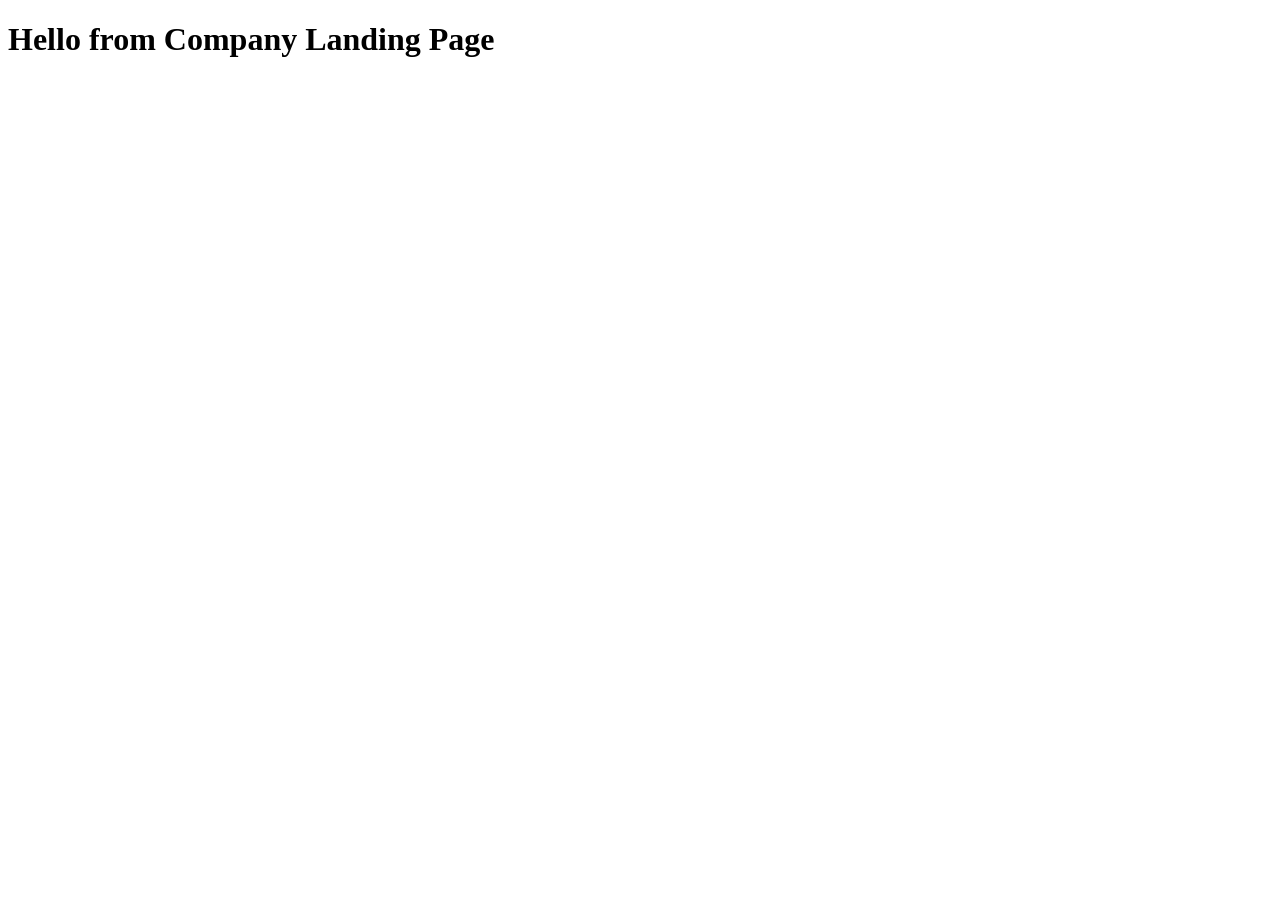
==== site1/index.html @ 955e9906 "feat: compiled the docker compose file to deploy 3 containers  and nginx config file to serve two si" ====
<!DOCTYPE html>
<html lang="en">

<head>
    <meta charset="UTF-8">
    <meta name="viewport" content="width=device-width, initial-scale=1.0">
    <title>Company Landing Page</title>
</head>

<body>
    <h1>Hello from Company Landing Page</h1>
</body>

</html>
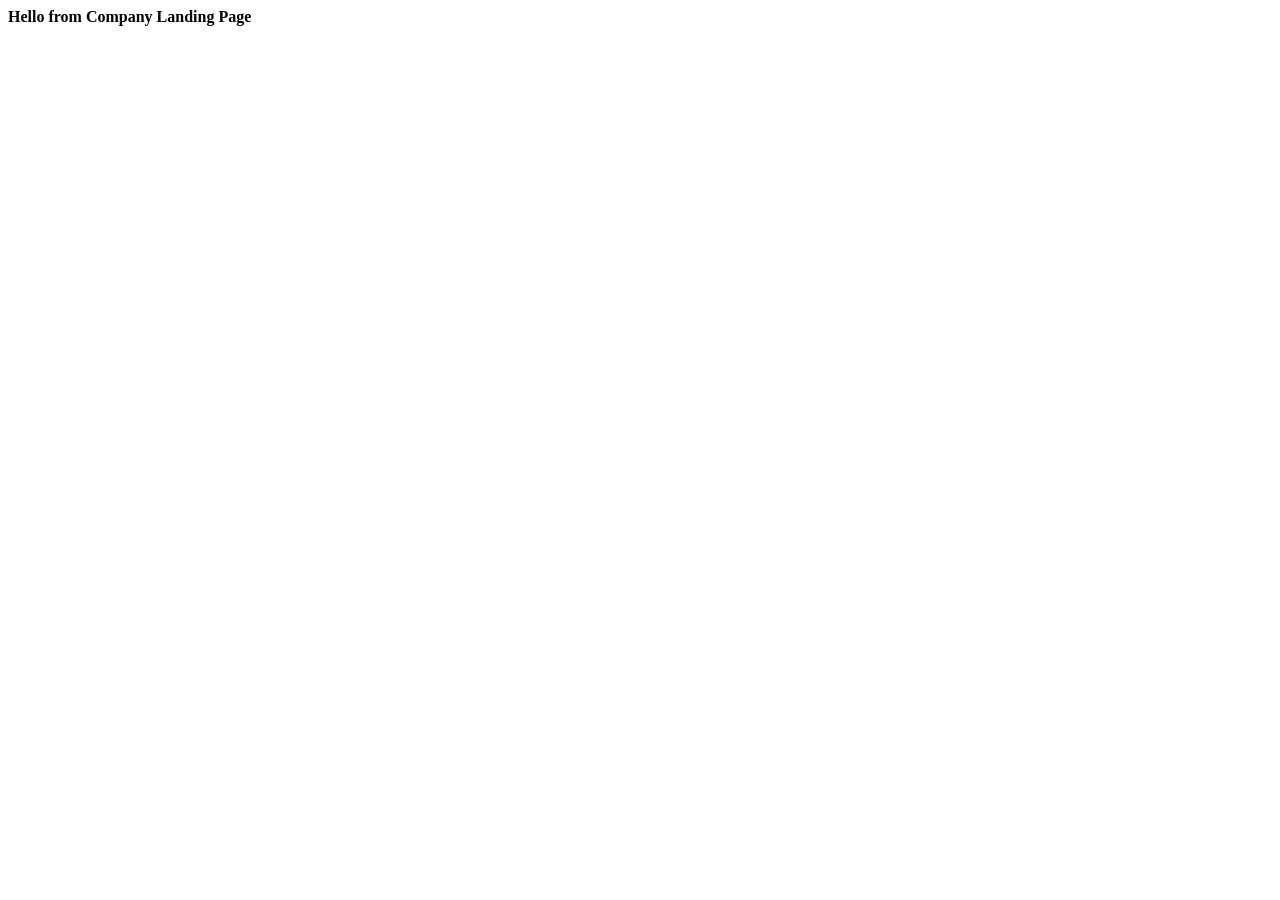
==== commit 5600be3a: "test: testing ci/cd in site1 h1 to bold" ====
--- a/site1/index.html
+++ b/site1/index.html
@@ -8,7 +8,7 @@
 </head>
 
 <body>
-    <h1>Hello from Company Landing Page</h1>
+    <b>Hello from Company Landing Page</b>
 </body>
 
 </html>
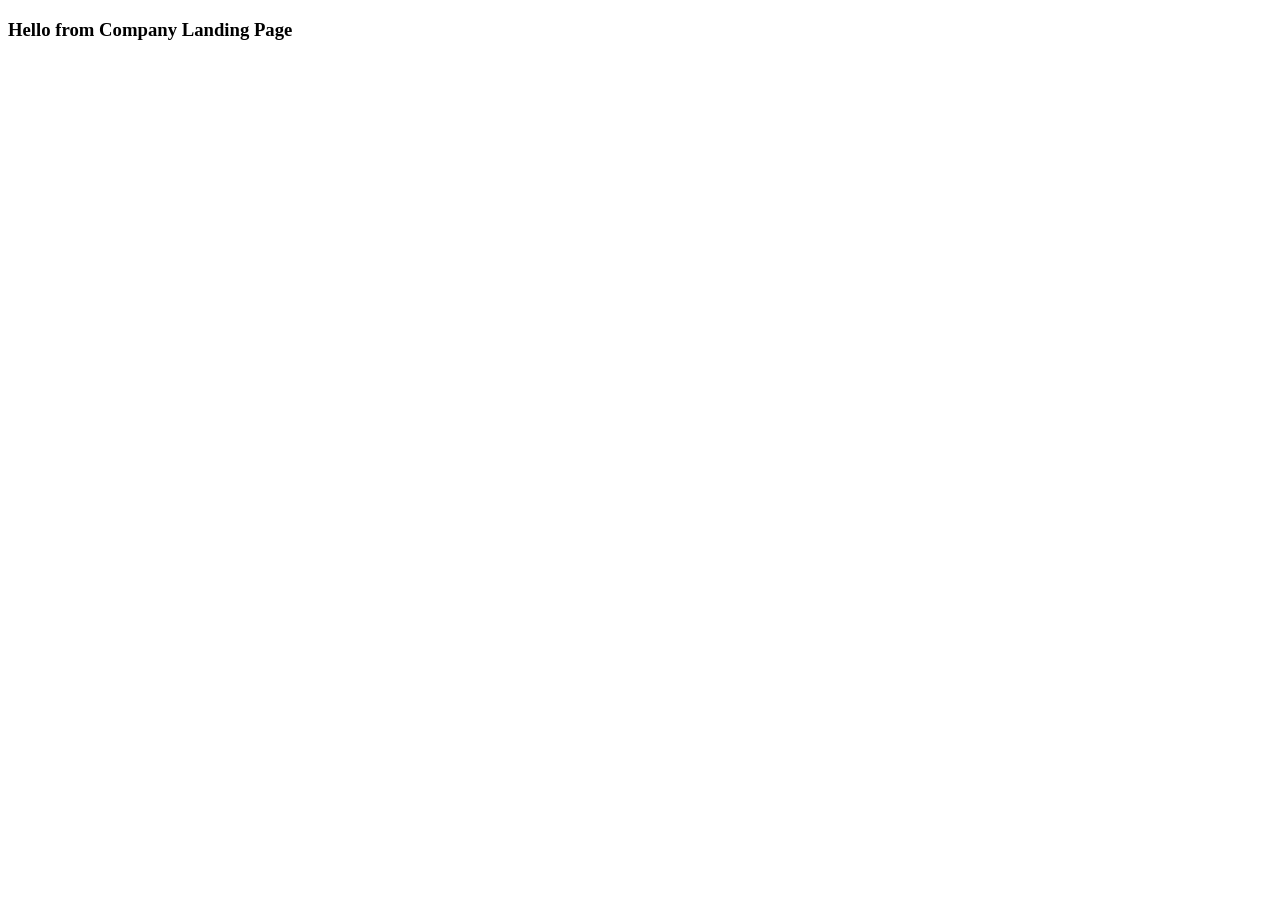
==== commit 92ac7e34: "test: changed b to h3 in site3" ====
--- a/site1/index.html
+++ b/site1/index.html
@@ -8,7 +8,7 @@
 </head>
 
 <body>
-    <b>Hello from Company Landing Page</b>
+    <h3>Hello from Company Landing Page</h3>
 </body>
 
 </html>
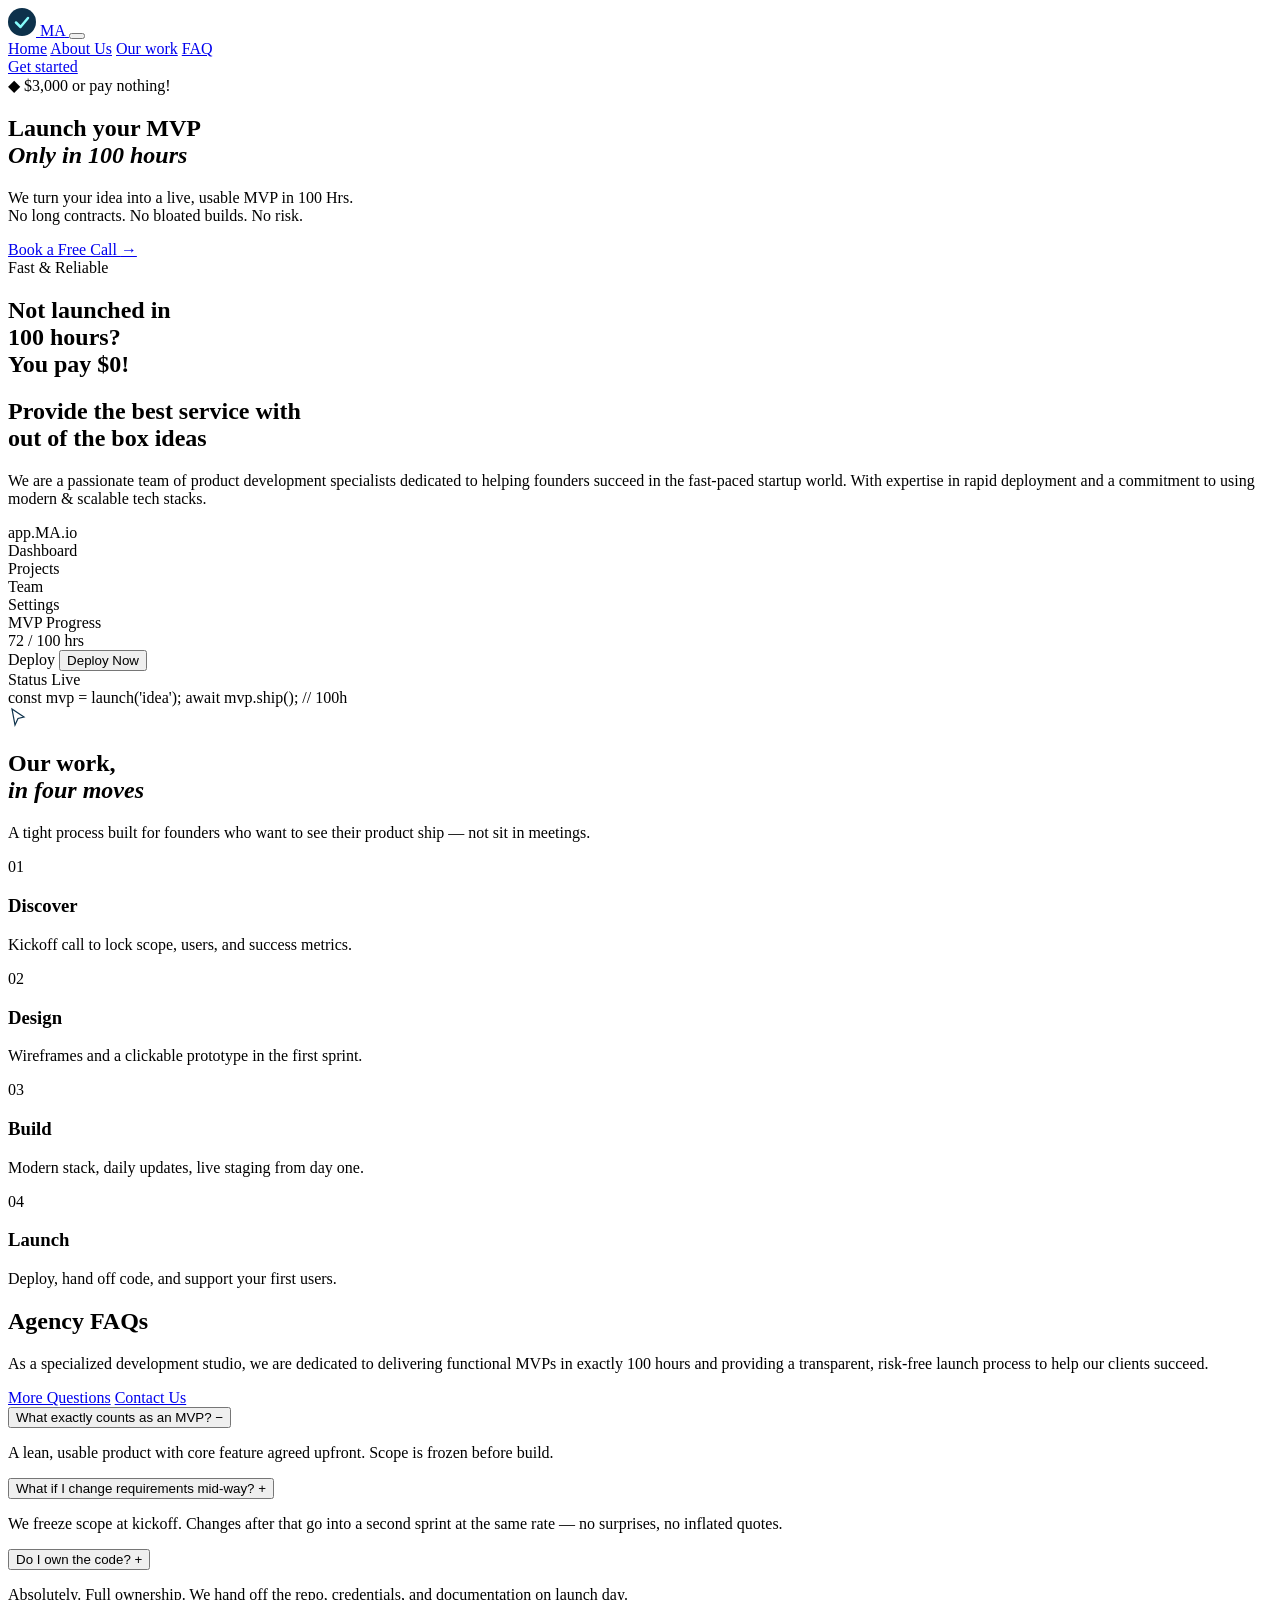
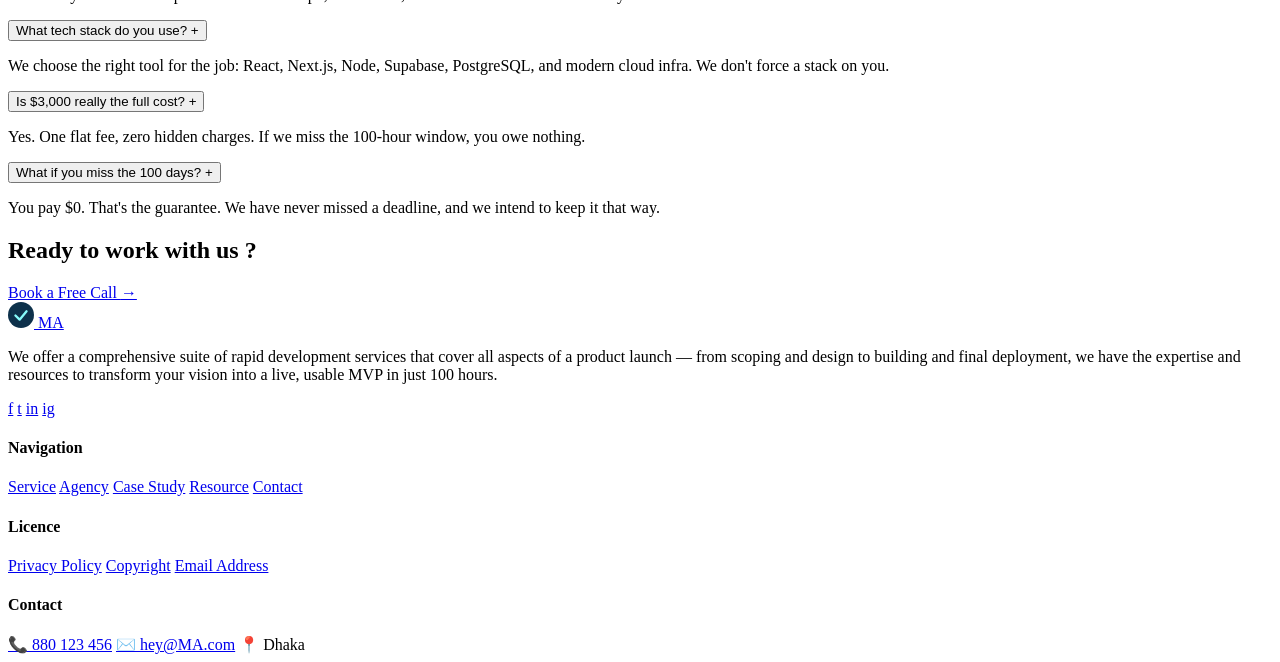
==== commit 7614c583: "chore: replaced site1 index.html with a proper company landing page" ====
--- a/site1/index.html
+++ b/site1/index.html
@@ -2,13 +2,312 @@
 <html lang="en">
 
 <head>
-    <meta charset="UTF-8">
-    <meta name="viewport" content="width=device-width, initial-scale=1.0">
-    <title>Company Landing Page</title>
+  <meta charset="UTF-8" />
+  <meta name="viewport" content="width=device-width, initial-scale=1.0" />
+  <title>MA — Launch Your MVP in 100 Hours</title>
+  <meta name="description"
+    content="We turn your idea into a live, usable MVP in 100 Hrs. No long contracts. No bloated builds. No risk." />
+  <link rel="preconnect" href="https://fonts.googleapis.com" />
+  <link rel="preconnect" href="https://fonts.gstatic.com" crossorigin />
+  <link
+    href="https://fonts.googleapis.com/css2?family=Alegreya:ital,wght@0,400;0,500;0,700;1,400&family=Inter:wght@300;400;500;600&family=Roboto+Mono:wght@400;500&display=swap"
+    rel="stylesheet" />
+  <script src="assets/index.js" defer></script>
+  <link rel="stylesheet" href="assets/index.css">
 </head>
 
 <body>
-    <h3>Hello from Company Landing Page</h3>
+
+  <!-- ── NAV ── -->
+  <nav class="nav" id="top">
+    <a href="#home" class="nav-logo" aria-label="MA home">
+      <svg width="28" height="28" viewBox="0 0 28 28" fill="none" xmlns="http://www.w3.org/2000/svg">
+        <circle cx="14" cy="14" r="14" fill="#0d314b" />
+        <path d="M8 14.5L12.5 19L20 10" stroke="#86fbfb" stroke-width="2.5" stroke-linecap="round"
+          stroke-linejoin="round" />
+      </svg>
+      <span class="nav-brand">MA</span>
+    </a>
+
+    <button class="nav-mobile-toggle" aria-label="Toggle menu" aria-expanded="false">
+      <span></span><span></span><span></span>
+    </button>
+
+    <div class="nav-links-wrap">
+      <div class="nav-pill">
+        <a href="#home" class="nav-link active">Home</a>
+        <a href="#about" class="nav-link">About Us</a>
+        <a href="#work" class="nav-link">Our work</a>
+        <a href="#faq" class="nav-link">FAQ</a>
+      </div>
+    </div>
+
+    <a href="https://wa.me/8801234" target="_blank" rel="noopener" class="btn btn-outline">Get started</a>
+  </nav>
+
+  <!-- ── HERO ── -->
+  <section class="hero" id="home">
+    <div class="hero-content">
+      <div class="hero-badge">
+        <span class="badge-diamond">◆</span>
+        <span>$3,000 or pay nothing!</span>
+      </div>
+      <h1 class="hero-heading">
+        Launch your MVP<br />
+        <em>Only in 100 hours</em>
+      </h1>
+      <p class="hero-sub">
+        We turn your idea into a live, usable MVP in 100 Hrs.<br />
+        No long contracts. No bloated builds. No risk.
+      </p>
+      <a href="https://wa.me/8801234" target="_blank" rel="noopener" class="btn btn-primary hero-cta">
+        Book a Free Call <span class="btn-arrow">→</span>
+      </a>
+    </div>
+
+    <div class="hero-card">
+      <div class="hero-card-tag">
+        <span class="tag-dot"></span>
+        Fast &amp; Reliable
+      </div>
+      <h2 class="hero-card-heading">
+        Not launched in<br />100 hours?<br />
+        <span class="hero-card-price">You pay $0!</span>
+      </h2>
+      <div class="hero-bars">
+        <div class="bar bar-1"></div>
+        <div class="bar bar-2"></div>
+        <div class="bar bar-3"></div>
+        <div class="bar bar-4"></div>
+        <div class="bar bar-5"></div>
+      </div>
+    </div>
+  </section>
+
+  <!-- ── ABOUT ── -->
+  <section class="about" id="about">
+    <div class="about-top">
+      <h2 class="about-heading">
+        Provide the best service with<br />
+        out of the box ideas
+      </h2>
+      <p class="about-body">
+        We are a passionate team of product development specialists
+        dedicated to helping founders succeed in the fast-paced startup
+        world. With expertise in rapid deployment and a commitment to using
+        modern &amp; scalable tech stacks.
+      </p>
+    </div>
+
+    <!-- Interactive UI animation demo instead of video -->
+    <div class="demo-shell">
+      <div class="demo-bar">
+        <span class="demo-dot demo-dot--red"></span>
+        <span class="demo-dot demo-dot--yellow"></span>
+        <span class="demo-dot demo-dot--green"></span>
+        <span class="demo-url">app.MA.io</span>
+      </div>
+      <div class="demo-body">
+        <div class="demo-sidebar">
+          <div class="demo-sidebar-item demo-sidebar-item--active">Dashboard</div>
+          <div class="demo-sidebar-item">Projects</div>
+          <div class="demo-sidebar-item">Team</div>
+          <div class="demo-sidebar-item">Settings</div>
+        </div>
+        <div class="demo-main">
+          <div class="demo-card demo-card--1">
+            <span class="demo-card-label">MVP Progress</span>
+            <div class="demo-progress-bar">
+              <div class="demo-progress-fill"></div>
+            </div>
+            <span class="demo-card-stat">72 / 100 hrs</span>
+          </div>
+          <div class="demo-card demo-card--2">
+            <span class="demo-card-label">Deploy</span>
+            <button class="demo-btn" id="demoBtnDeploy">Deploy Now</button>
+          </div>
+          <div class="demo-card demo-card--3">
+            <span class="demo-card-label">Status</span>
+            <span class="demo-status-badge">Live</span>
+          </div>
+          <div class="demo-code">
+            <span class="demo-code-line"><span class="demo-kw">const</span> mvp = <span
+                class="demo-fn">launch</span>(<span class="demo-str">'idea'</span>);</span>
+            <span class="demo-code-line"><span class="demo-kw">await</span> mvp.<span class="demo-fn">ship</span>();
+              <span class="demo-comment">// 100h</span></span>
+          </div>
+        </div>
+        <!-- animated cursor -->
+        <div class="demo-cursor" id="demoCursor">
+          <svg width="20" height="20" viewBox="0 0 20 20" fill="none">
+            <path d="M4 2L16 10L10 11.5L7 18L4 2Z" fill="white" stroke="#0d314b" stroke-width="1.2" />
+          </svg>
+        </div>
+      </div>
+    </div>
+  </section>
+
+  <!-- ── OUR WORK ── -->
+  <section class="work" id="work">
+    <div class="work-header">
+      <h2 class="work-heading">Our work,<br /><em>in four moves</em></h2>
+      <p class="work-sub">
+        A tight process built for founders who want to see their product ship —
+        not sit in meetings.
+      </p>
+    </div>
+    <div class="work-steps">
+      <div class="work-step">
+        <span class="step-num">01</span>
+        <h3 class="step-title">Discover</h3>
+        <p class="step-desc">Kickoff call to lock scope, users, and success metrics.</p>
+      </div>
+      <div class="work-step">
+        <span class="step-num">02</span>
+        <h3 class="step-title">Design</h3>
+        <p class="step-desc">Wireframes and a clickable prototype in the first sprint.</p>
+      </div>
+      <div class="work-step">
+        <span class="step-num">03</span>
+        <h3 class="step-title">Build</h3>
+        <p class="step-desc">Modern stack, daily updates, live staging from day one.</p>
+      </div>
+      <div class="work-step">
+        <span class="step-num">04</span>
+        <h3 class="step-title">Launch</h3>
+        <p class="step-desc">Deploy, hand off code, and support your first users.</p>
+      </div>
+    </div>
+  </section>
+
+  <!-- ── FAQ ── -->
+  <section class="faq" id="faq">
+    <div class="faq-left">
+      <h2 class="faq-heading">Agency FAQs</h2>
+      <p class="faq-sub">
+        As a specialized development studio, we are dedicated to delivering
+        functional MVPs in exactly 100 hours and providing a transparent,
+        risk-free launch process to help our clients succeed.
+      </p>
+      <div class="faq-actions">
+        <a href="https://wa.me/8801234" target="_blank" rel="noopener" class="btn btn-outline-dark">More Questions</a>
+        <a href="https://wa.me/8801234" target="_blank" rel="noopener" class="faq-contact-link">Contact Us</a>
+      </div>
+    </div>
+    <div class="faq-right">
+      <div class="faq-item faq-item--open">
+        <button class="faq-q" aria-expanded="true">
+          What exactly counts as an MVP?
+          <span class="faq-icon">−</span>
+        </button>
+        <div class="faq-a">
+          <p>A lean, usable product with core feature agreed upfront. Scope is frozen before build.</p>
+        </div>
+      </div>
+      <div class="faq-item">
+        <button class="faq-q" aria-expanded="false">
+          What if I change requirements mid-way?
+          <span class="faq-icon">+</span>
+        </button>
+        <div class="faq-a">
+          <p>We freeze scope at kickoff. Changes after that go into a second sprint at the same rate — no surprises, no
+            inflated quotes.</p>
+        </div>
+      </div>
+      <div class="faq-item">
+        <button class="faq-q" aria-expanded="false">
+          Do I own the code?
+          <span class="faq-icon">+</span>
+        </button>
+        <div class="faq-a">
+          <p>Absolutely. Full ownership. We hand off the repo, credentials, and documentation on launch day.</p>
+        </div>
+      </div>
+      <div class="faq-item">
+        <button class="faq-q" aria-expanded="false">
+          What tech stack do you use?
+          <span class="faq-icon">+</span>
+        </button>
+        <div class="faq-a">
+          <p>We choose the right tool for the job: React, Next.js, Node, Supabase, PostgreSQL, and modern cloud infra.
+            We don't force a stack on you.</p>
+        </div>
+      </div>
+      <div class="faq-item">
+        <button class="faq-q" aria-expanded="false">
+          Is $3,000 really the full cost?
+          <span class="faq-icon">+</span>
+        </button>
+        <div class="faq-a">
+          <p>Yes. One flat fee, zero hidden charges. If we miss the 100-hour window, you owe nothing.</p>
+        </div>
+      </div>
+      <div class="faq-item">
+        <button class="faq-q" aria-expanded="false">
+          What if you miss the 100 days?
+          <span class="faq-icon">+</span>
+        </button>
+        <div class="faq-a">
+          <p>You pay $0. That's the guarantee. We have never missed a deadline, and we intend to keep it that way.</p>
+        </div>
+      </div>
+    </div>
+  </section>
+
+  <!-- ── CTA BANNER ── -->
+  <section class="cta-banner">
+    <h2 class="cta-heading">Ready to work with us&nbsp;?</h2>
+    <a href="https://wa.me/8801234" target="_blank" rel="noopener" class="btn btn-cta">
+      Book a Free Call <span class="btn-arrow">→</span>
+    </a>
+  </section>
+
+  <!-- ── FOOTER ── -->
+  <footer class="footer">
+    <div class="footer-brand">
+      <a href="#home" class="nav-logo" style="margin-bottom:1rem;">
+        <svg width="26" height="26" viewBox="0 0 28 28" fill="none">
+          <circle cx="14" cy="14" r="14" fill="#0d314b" />
+          <path d="M8 14.5L12.5 19L20 10" stroke="#86fbfb" stroke-width="2.5" stroke-linecap="round"
+            stroke-linejoin="round" />
+        </svg>
+        <span class="nav-brand">MA</span>
+      </a>
+      <p class="footer-desc">
+        We offer a comprehensive suite of rapid development services that
+        cover all aspects of a product launch — from scoping and design to
+        building and final deployment, we have the expertise and resources
+        to transform your vision into a live, usable MVP in just 100 hours.
+      </p>
+      <div class="footer-social">
+        <a href="#" aria-label="Facebook" class="social-link">f</a>
+        <a href="#" aria-label="Twitter" class="social-link">t</a>
+        <a href="#" aria-label="LinkedIn" class="social-link">in</a>
+        <a href="#" aria-label="Instagram" class="social-link">ig</a>
+      </div>
+    </div>
+    <div class="footer-col">
+      <h4 class="footer-col-title">Navigation</h4>
+      <a href="#home" class="footer-link">Service</a>
+      <a href="#about" class="footer-link">Agency</a>
+      <a href="#work" class="footer-link">Case Study</a>
+      <a href="#work" class="footer-link">Resource</a>
+      <a href="https://wa.me/8801234" class="footer-link">Contact</a>
+    </div>
+    <div class="footer-col">
+      <h4 class="footer-col-title">Licence</h4>
+      <a href="#" class="footer-link">Privacy Policy</a>
+      <a href="#" class="footer-link">Copyright</a>
+      <a href="#" class="footer-link">Email Address</a>
+    </div>
+    <div class="footer-col">
+      <h4 class="footer-col-title">Contact</h4>
+      <a href="tel:+4065550120" class="footer-link">📞 880 123 456</a>
+      <a href="mailto:hey@MA.com" class="footer-link">✉️ hey@MA.com</a>
+      <span class="footer-link">📍 Dhaka</span>
+    </div>
+  </footer>
+
 </body>
 
 </html>
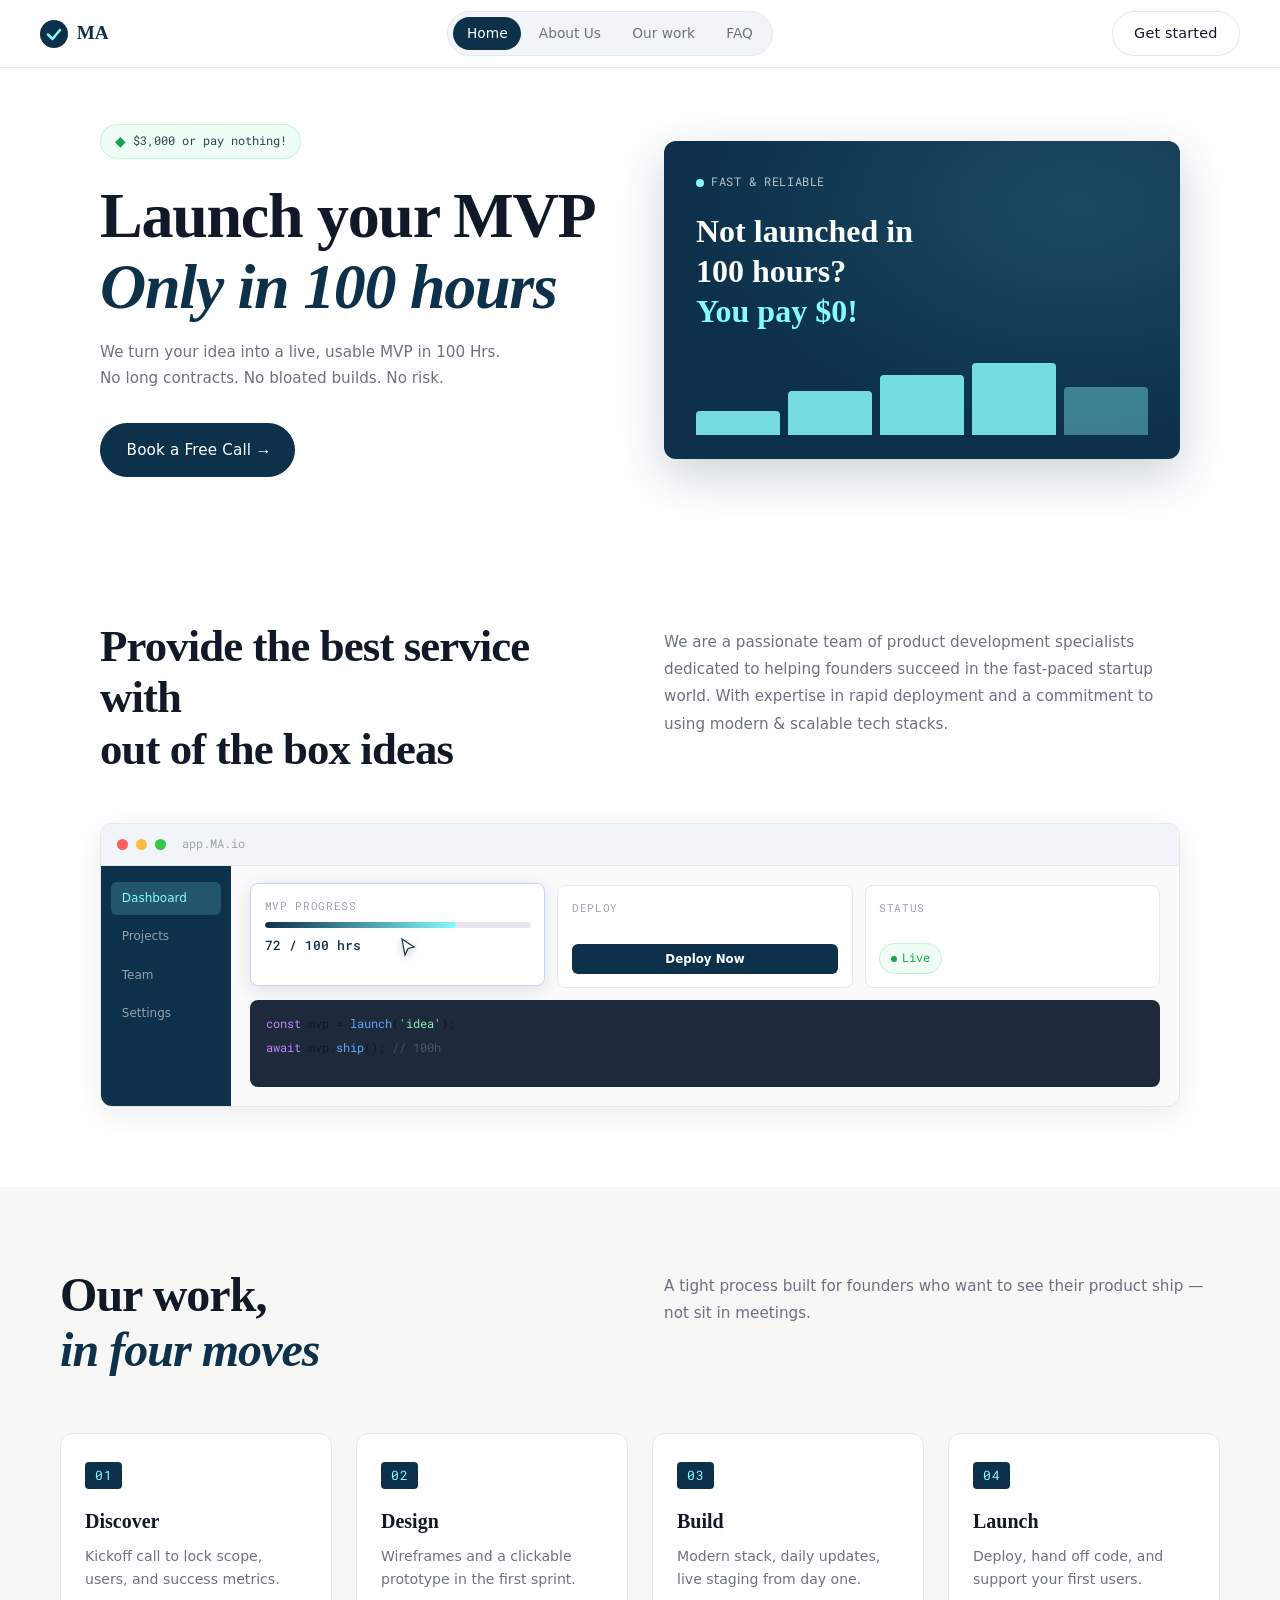
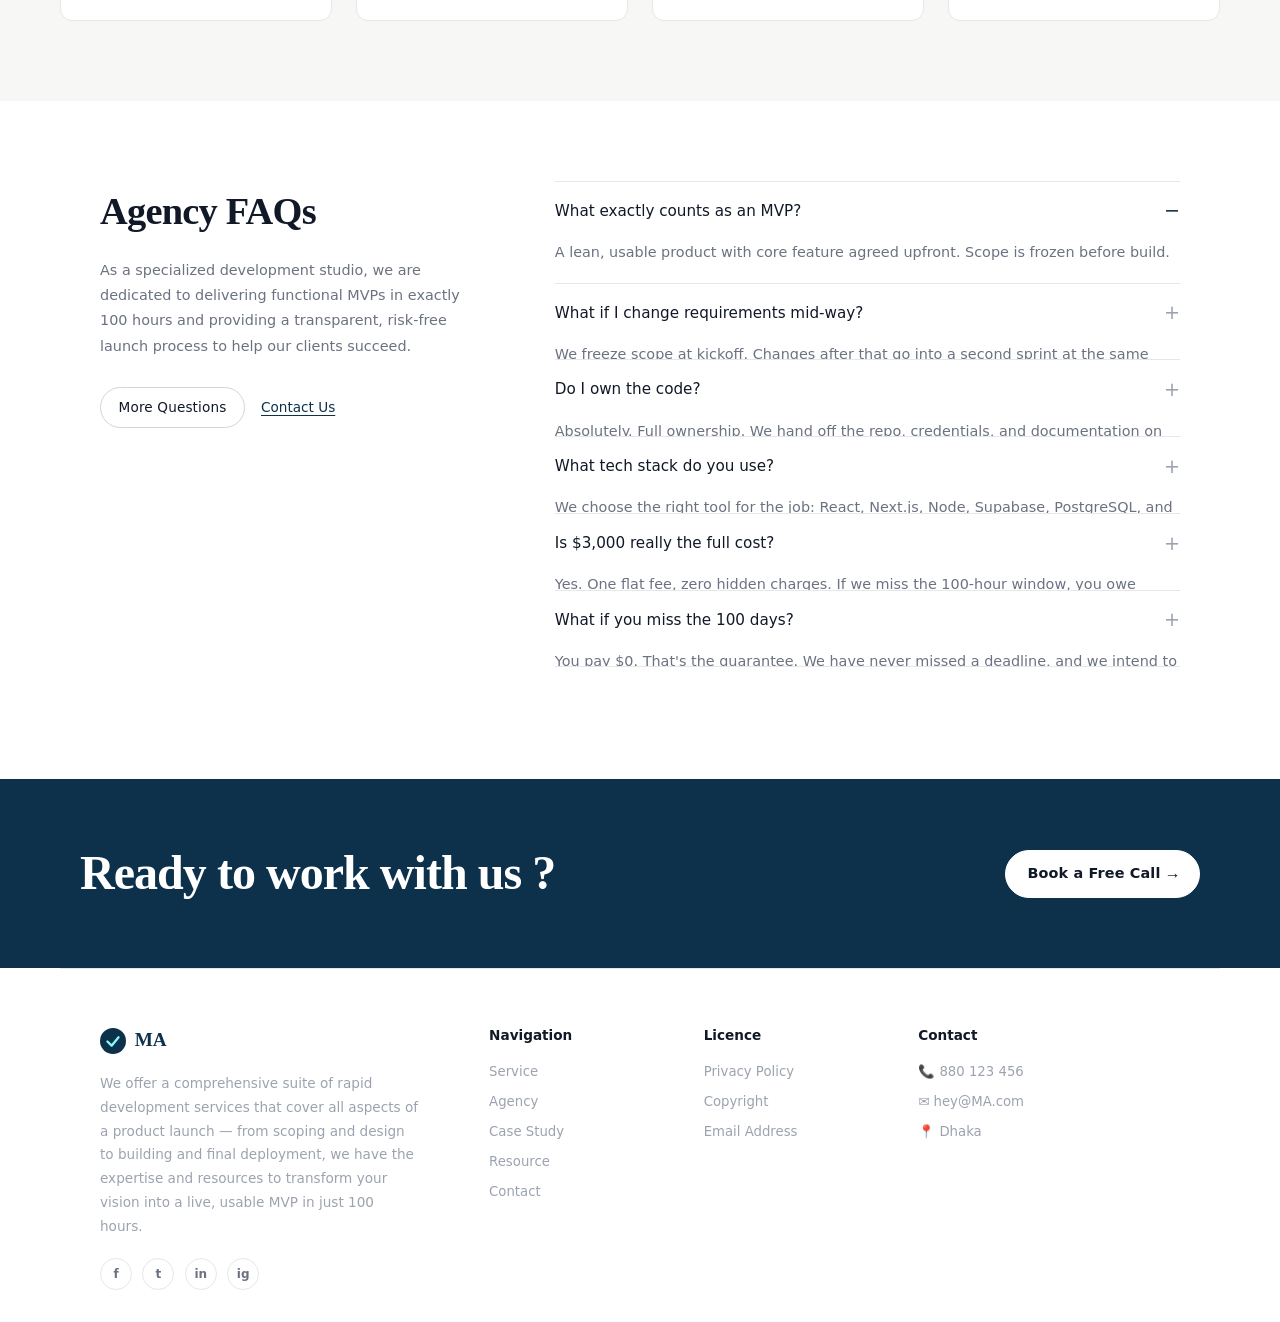
==== commit ae82485a: "fix wip: broken css path, using base tag, site1/assets/css" ====
--- a/site1/index.html
+++ b/site1/index.html
@@ -2,6 +2,7 @@
 <html lang="en">
 
 <head>
+  <base href="/site1/">
   <meta charset="UTF-8" />
   <meta name="viewport" content="width=device-width, initial-scale=1.0" />
   <title>MA — Launch Your MVP in 100 Hours</title>
--- a/site1/assets/index.css
+++ b/site1/assets/index.css
@@ -0,0 +1,1086 @@
+/*
+ * Boostrm — Launch Your MVP in 100 Hours
+ * Main Styling
+ */
+
+*,
+*:before,
+*:after {
+  box-sizing: border-box;
+  margin: 0;
+  padding: 0;
+}
+
+:root {
+  --navy: #0d314b;
+  --cyan: #86fbfb;
+  --white: #ffffff;
+  --off: #f7f7f5;
+  --gray: #9ca3af;
+  --dark: #111827;
+  --border: #e5e7eb;
+  --font-head: "Alegreya", Georgia, serif;
+  --font-body: "Inter", system-ui, sans-serif;
+  --font-mono: "Roboto Mono", monospace;
+  --max-w: 1160px;
+  --nav-h: 68px;
+  --rad: 12px;
+  --rad-sm: 8px;
+  --tr: .25s ease;
+}
+
+html {
+  scroll-behavior: smooth;
+}
+
+body {
+  font-family: var(--font-body);
+  background: var(--white);
+  color: var(--dark);
+  line-height: 1.6;
+  overflow-x: hidden;
+}
+
+a {
+  text-decoration: none;
+  color: inherit;
+}
+
+img {
+  display: block;
+  max-width: 100%;
+}
+
+/* ── BUTTONS ── */
+
+.btn {
+  display: inline-flex;
+  align-items: center;
+  gap: 0.45rem;
+  font-family: var(--font-body);
+  font-size: 0.9rem;
+  font-weight: 500;
+  padding: 0.65rem 1.35rem;
+  border-radius: 100px;
+  cursor: pointer;
+  transition: transform var(--tr), box-shadow var(--tr), background var(--tr), color var(--tr), border-color var(--tr);
+  white-space: nowrap;
+  border: 1.5px solid transparent;
+  letter-spacing: 0.01em;
+}
+
+.btn:active {
+  transform: scale(0.96) !important;
+}
+
+.btn-primary {
+  background: var(--navy);
+  color: var(--white);
+  border-color: var(--navy);
+}
+
+.btn-primary:hover {
+  background: #0a2337;
+  box-shadow: 0 6px 22px rgba(13, 49, 75, 0.3);
+  transform: translateY(-1px);
+}
+
+.btn-outline {
+  background: transparent;
+  color: var(--dark);
+  border-color: var(--border);
+}
+
+.btn-outline:hover {
+  border-color: var(--navy);
+  color: var(--navy);
+  transform: translateY(-1px);
+}
+
+.btn-outline-dark {
+  background: transparent;
+  color: var(--dark);
+  border: 1.5px solid #d1d5db;
+  font-size: 0.85rem;
+  padding: 0.55rem 1.1rem;
+}
+
+.btn-outline-dark:hover {
+  border-color: var(--navy);
+  color: var(--navy);
+}
+
+.btn-cta {
+  background: var(--white);
+  color: var(--dark);
+  border-color: var(--white);
+  font-weight: 600;
+}
+
+.btn-cta:hover {
+  background: var(--cyan);
+  border-color: var(--cyan);
+  transform: translateY(-1px);
+  box-shadow: 0 6px 24px rgba(134, 251, 251, 0.35);
+}
+
+.btn-arrow {
+  font-family: var(--font-mono);
+  font-size: 1rem;
+}
+
+/* ── NAVIGATION ── */
+
+.nav {
+  position: sticky;
+  top: 0;
+  z-index: 100;
+  height: var(--nav-h);
+  display: flex;
+  align-items: center;
+  justify-content: space-between;
+  gap: 1rem;
+  padding: 0 clamp(1rem, 5vw, 2.5rem);
+  background: rgba(255, 255, 255, 0.88);
+  -webkit-backdrop-filter: blur(14px);
+  backdrop-filter: blur(14px);
+  border-bottom: 1px solid var(--border);
+  transition: box-shadow 0.3s;
+}
+
+.nav.scrolled {
+  box-shadow: 0 2px 16px rgba(0, 0, 0, 0.07);
+}
+
+.nav-logo {
+  display: flex;
+  align-items: center;
+  gap: 0.55rem;
+  flex-shrink: 0;
+}
+
+.nav-brand {
+  font-family: var(--font-head);
+  font-size: 1.2rem;
+  font-weight: 700;
+  color: var(--navy);
+  letter-spacing: -0.01em;
+}
+
+.nav-links-wrap {
+  display: flex;
+  align-items: center;
+}
+
+.nav-pill {
+  display: flex;
+  align-items: center;
+  gap: 0.25rem;
+  background: #f1f5f9;
+  border: 1px solid var(--border);
+  border-radius: 100px;
+  padding: 0.28rem 0.35rem;
+}
+
+.nav-link {
+  font-size: 0.86rem;
+  font-weight: 500;
+  color: #6b7280;
+  padding: 0.35rem 0.85rem;
+  border-radius: 100px;
+  transition: background var(--tr), color var(--tr);
+}
+
+.nav-link:hover {
+  color: var(--navy);
+}
+
+.nav-link.active {
+  background: var(--navy);
+  color: var(--white);
+}
+
+.nav-mobile-toggle {
+  display: none;
+  flex-direction: column;
+  gap: 5px;
+  background: none;
+  border: none;
+  cursor: pointer;
+  padding: 0.4rem;
+}
+
+.nav-mobile-toggle span {
+  display: block;
+  width: 22px;
+  height: 2px;
+  background: var(--navy);
+  border-radius: 2px;
+  transition: transform 0.25s, opacity 0.25s;
+}
+
+.nav-mobile-toggle.open span:nth-child(1) {
+  transform: translateY(7px) rotate(45deg);
+}
+
+.nav-mobile-toggle.open span:nth-child(2) {
+  opacity: 0;
+}
+
+.nav-mobile-toggle.open span:nth-child(3) {
+  transform: translateY(-7px) rotate(-45deg);
+}
+
+/* ── HERO ── */
+
+.hero {
+  display: grid;
+  grid-template-columns: 1fr 1fr;
+  gap: 3rem;
+  align-items: center;
+  max-width: var(--max-w);
+  margin: 0 auto;
+  padding: 3.5rem clamp(1rem, 5vw, 2.5rem) 4rem;
+}
+
+.hero-badge {
+  display: inline-flex;
+  align-items: center;
+  gap: 0.45rem;
+  font-family: var(--font-mono);
+  font-size: 0.78rem;
+  color: #374151;
+  background: #f0fdf4;
+  border: 1px solid #bbf7d0;
+  border-radius: 100px;
+  padding: 0.35rem 0.85rem;
+  margin-bottom: 1.4rem;
+  width: fit-content;
+}
+
+.badge-diamond {
+  color: #16a34a;
+  font-size: 0.85rem;
+}
+
+.hero-heading {
+  font-family: var(--font-head);
+  font-size: clamp(2.6rem, 5.5vw, 4rem);
+  font-weight: 700;
+  line-height: 1.1;
+  color: var(--dark);
+  margin-bottom: 1.1rem;
+  letter-spacing: -0.02em;
+}
+
+.hero-heading em {
+  font-style: italic;
+  color: var(--navy);
+}
+
+.hero-sub {
+  font-size: 0.95rem;
+  color: #6b7280;
+  line-height: 1.7;
+  max-width: 420px;
+  margin-bottom: 2rem;
+}
+
+.hero-cta {
+  font-size: 0.95rem;
+  padding: 0.8rem 1.6rem;
+}
+
+.hero-card {
+  background: var(--navy);
+  border-radius: var(--rad);
+  padding: 2rem 2rem 1.5rem;
+  color: var(--white);
+  position: relative;
+  overflow: hidden;
+  box-shadow: 0 16px 48px rgba(13, 49, 75, 0.22);
+  animation: fadeSlideUp 0.7s 0.2s both;
+}
+
+.hero-card:before {
+  content: "";
+  position: absolute;
+  inset: 0;
+  background: radial-gradient(ellipse at 80% 20%, rgba(134, 251, 251, 0.12) 0%, transparent 65%);
+  pointer-events: none;
+}
+
+.hero-card-tag {
+  display: flex;
+  align-items: center;
+  gap: 0.45rem;
+  font-family: var(--font-mono);
+  font-size: 0.72rem;
+  color: rgba(255, 255, 255, 0.7);
+  margin-bottom: 1.2rem;
+  letter-spacing: 0.05em;
+  text-transform: uppercase;
+}
+
+.tag-dot {
+  width: 8px;
+  height: 8px;
+  border-radius: 50%;
+  background: var(--cyan);
+  animation: pulse 2s infinite;
+}
+
+@keyframes pulse {
+  0%, 100% {
+    opacity: 1;
+    transform: scale(1);
+  }
+  50% {
+    opacity: 0.6;
+    transform: scale(1.3);
+  }
+}
+
+.hero-card-heading {
+  font-family: var(--font-head);
+  font-size: clamp(1.5rem, 3vw, 2rem);
+  font-weight: 600;
+  line-height: 1.25;
+  margin-bottom: 1.5rem;
+}
+
+.hero-card-price {
+  color: var(--cyan);
+}
+
+.hero-bars {
+  display: flex;
+  align-items: flex-end;
+  gap: 8px;
+  height: 80px;
+}
+
+.bar {
+  flex: 1;
+  border-radius: 4px 4px 0 0;
+  background: var(--cyan);
+  opacity: 0.85;
+  animation: growBar 1.2s cubic-bezier(0.34, 1.56, 0.64, 1) both;
+}
+
+.bar-1 {
+  --h: 30%;
+  animation-delay: 0.3s;
+}
+
+.bar-2 {
+  --h: 55%;
+  animation-delay: 0.45s;
+}
+
+.bar-3 {
+  --h: 75%;
+  animation-delay: 0.6s;
+}
+
+.bar-4 {
+  --h: 90%;
+  animation-delay: 0.75s;
+}
+
+.bar-5 {
+  --h: 60%;
+  animation-delay: 0.9s;
+  background: rgba(134, 251, 251, 0.45);
+}
+
+@keyframes growBar {
+  0% {
+    height: 0;
+  }
+  100% {
+    height: var(--h);
+  }
+}
+
+/* ── ABOUT & DEMO ── */
+
+.about {
+  background: var(--white);
+  padding: 5rem clamp(1rem, 5vw, 2.5rem);
+  max-width: var(--max-w);
+  margin: 0 auto;
+}
+
+.about-top {
+  display: grid;
+  grid-template-columns: 1fr 1fr;
+  gap: 3rem;
+  align-items: start;
+  margin-bottom: 3rem;
+}
+
+.about-heading {
+  font-family: var(--font-head);
+  font-size: clamp(1.8rem, 3.5vw, 2.8rem);
+  font-weight: 700;
+  line-height: 1.15;
+  color: var(--dark);
+  letter-spacing: -0.02em;
+}
+
+.about-body {
+  font-size: 0.95rem;
+  color: #6b7280;
+  line-height: 1.8;
+  padding-top: 0.5rem;
+}
+
+.demo-shell {
+  border: 1px solid var(--border);
+  border-radius: var(--rad);
+  overflow: hidden;
+  box-shadow: 0 8px 32px rgba(0, 0, 0, 0.08);
+  background: #fafafa;
+}
+
+.demo-bar {
+  display: flex;
+  align-items: center;
+  gap: 0.5rem;
+  padding: 0.7rem 1rem;
+  background: #f1f5f9;
+  border-bottom: 1px solid var(--border);
+}
+
+.demo-dot {
+  width: 11px;
+  height: 11px;
+  border-radius: 50%;
+}
+
+.demo-dot--red {
+  background: #fc615d;
+}
+
+.demo-dot--yellow {
+  background: #fdbc40;
+}
+
+.demo-dot--green {
+  background: #34c749;
+}
+
+.demo-url {
+  font-family: var(--font-mono);
+  font-size: 0.72rem;
+  color: #9ca3af;
+  margin-left: 0.5rem;
+}
+
+.demo-body {
+  display: flex;
+  min-height: 240px;
+  position: relative;
+  overflow: hidden;
+}
+
+.demo-sidebar {
+  width: 130px;
+  flex-shrink: 0;
+  background: var(--navy);
+  padding: 1rem 0.6rem;
+  display: flex;
+  flex-direction: column;
+  gap: 0.3rem;
+}
+
+.demo-sidebar-item {
+  font-size: 0.75rem;
+  font-family: var(--font-body);
+  color: rgba(255, 255, 255, 0.55);
+  padding: 0.45rem 0.7rem;
+  border-radius: 6px;
+  cursor: default;
+  transition: background 0.2s, color 0.2s;
+}
+
+.demo-sidebar-item--active,
+.demo-sidebar-item.hovered {
+  background: rgba(134, 251, 251, 0.18);
+  color: var(--cyan);
+}
+
+.demo-main {
+  flex: 1;
+  padding: 1.2rem;
+  display: grid;
+  grid-template-columns: 1fr 1fr 1fr;
+  grid-template-rows: auto auto;
+  gap: 0.75rem;
+}
+
+.demo-card {
+  background: var(--white);
+  border: 1px solid var(--border);
+  border-radius: var(--rad-sm);
+  padding: 0.85rem;
+  display: flex;
+  flex-direction: column;
+  gap: 0.45rem;
+  transition: box-shadow 0.2s, border-color 0.2s, transform 0.2s;
+}
+
+.demo-card.hovered,
+.demo-card:hover {
+  box-shadow: 0 4px 16px rgba(13, 49, 75, 0.12);
+  border-color: #c7d2fe;
+  transform: translateY(-2px);
+}
+
+.demo-card-label {
+  font-size: 0.68rem;
+  font-family: var(--font-mono);
+  color: var(--gray);
+  text-transform: uppercase;
+  letter-spacing: 0.06em;
+}
+
+.demo-card-stat {
+  font-family: var(--font-mono);
+  font-size: 0.8rem;
+  color: var(--navy);
+  font-weight: 500;
+}
+
+.demo-progress-bar {
+  height: 6px;
+  background: #e5e7eb;
+  border-radius: 3px;
+  overflow: hidden;
+}
+
+.demo-progress-fill {
+  height: 100%;
+  width: 72%;
+  background: linear-gradient(90deg, var(--navy), var(--cyan));
+  border-radius: 3px;
+  animation: progressPulse 3s ease-in-out infinite;
+}
+
+@keyframes progressPulse {
+  0%, 100% {
+    opacity: 1;
+  }
+  50% {
+    opacity: 0.7;
+  }
+}
+
+.demo-btn {
+  font-family: var(--font-body);
+  font-size: 0.74rem;
+  font-weight: 600;
+  background: var(--navy);
+  color: var(--white);
+  border: none;
+  border-radius: 6px;
+  padding: 0.5rem 0.7rem;
+  cursor: pointer;
+  transition: background 0.2s, transform 0.15s, box-shadow 0.2s;
+  margin-top: auto;
+}
+
+.demo-btn:hover,
+.demo-btn.clicked {
+  background: #0a2337;
+  box-shadow: 0 4px 12px rgba(13, 49, 75, 0.3);
+}
+
+.demo-btn.clicked {
+  transform: scale(0.94);
+}
+
+.demo-status-badge {
+  display: inline-flex;
+  align-items: center;
+  gap: 0.35rem;
+  font-size: 0.74rem;
+  font-family: var(--font-mono);
+  color: #16a34a;
+  background: #f0fdf4;
+  border: 1px solid #bbf7d0;
+  border-radius: 100px;
+  padding: 0.3rem 0.65rem;
+  margin-top: auto;
+  width: fit-content;
+}
+
+.demo-status-badge:before {
+  content: "";
+  width: 6px;
+  height: 6px;
+  border-radius: 50%;
+  background: #16a34a;
+  animation: pulse 2s infinite;
+}
+
+.demo-code {
+  grid-column: 1 / -1;
+  background: #1e293b;
+  border-radius: var(--rad-sm);
+  padding: 0.85rem 1rem;
+  display: flex;
+  flex-direction: column;
+  gap: 0.3rem;
+}
+
+.demo-code-line {
+  font-family: var(--font-mono);
+  font-size: 0.75rem;
+  line-height: 1.6;
+  display: block;
+}
+
+.demo-kw {
+  color: #c084fc;
+}
+
+.demo-fn {
+  color: #60a5fa;
+}
+
+.demo-str {
+  color: #86efac;
+}
+
+.demo-comment {
+  color: #475569;
+}
+
+.demo-cursor {
+  position: absolute;
+  pointer-events: none;
+  z-index: 10;
+  transition: top 0.6s cubic-bezier(0.34, 1.2, 0.64, 1), left 0.6s cubic-bezier(0.34, 1.2, 0.64, 1);
+  filter: drop-shadow(0 2px 4px rgba(0, 0, 0, 0.25));
+}
+
+.demo-cursor.click {
+  animation: cursorClick 0.2s ease;
+}
+
+@keyframes cursorClick {
+  0% {
+    transform: scale(1);
+  }
+  50% {
+    transform: scale(0.75);
+  }
+  100% {
+    transform: scale(1);
+  }
+}
+
+/* ── WORK SECTION ── */
+
+.work {
+  background: var(--off);
+  padding: 5rem clamp(1rem, 5vw, 2.5rem);
+}
+
+.work-header {
+  max-width: var(--max-w);
+  margin: 0 auto 3.5rem;
+  display: grid;
+  grid-template-columns: 1fr 1fr;
+  gap: 3rem;
+  align-items: start;
+}
+
+.work-heading {
+  font-family: var(--font-head);
+  font-size: clamp(2rem, 4vw, 3rem);
+  font-weight: 700;
+  line-height: 1.15;
+  letter-spacing: -0.02em;
+}
+
+.work-heading em {
+  font-style: italic;
+  color: var(--navy);
+}
+
+.work-sub {
+  font-size: 0.95rem;
+  color: #6b7280;
+  line-height: 1.75;
+  padding-top: 0.4rem;
+}
+
+.work-steps {
+  max-width: var(--max-w);
+  margin: 0 auto;
+  display: grid;
+  grid-template-columns: repeat(4, 1fr);
+  gap: 1.5rem;
+}
+
+.work-step {
+  background: var(--white);
+  border: 1px solid var(--border);
+  border-radius: var(--rad);
+  padding: 1.75rem 1.5rem;
+  transition: box-shadow var(--tr), transform var(--tr), border-color var(--tr);
+  cursor: default;
+}
+
+.work-step:hover {
+  box-shadow: 0 8px 28px rgba(13, 49, 75, 0.12);
+  transform: translateY(-4px);
+  border-color: var(--cyan);
+}
+
+.step-num {
+  display: block;
+  font-family: var(--font-mono);
+  font-size: 0.8rem;
+  color: var(--cyan);
+  background: var(--navy);
+  width: fit-content;
+  padding: 0.2rem 0.6rem;
+  border-radius: 4px;
+  margin-bottom: 1rem;
+  letter-spacing: 0.08em;
+}
+
+.step-title {
+  font-family: var(--font-head);
+  font-size: 1.25rem;
+  font-weight: 700;
+  color: var(--dark);
+  margin-bottom: 0.5rem;
+}
+
+.step-desc {
+  font-size: 0.88rem;
+  color: #6b7280;
+  line-height: 1.65;
+}
+
+/* ── FAQ SECTION ── */
+
+.faq {
+  background: var(--white);
+  padding: 5rem clamp(1rem, 5vw, 2.5rem);
+  max-width: var(--max-w);
+  margin: 0 auto;
+  display: grid;
+  grid-template-columns: 1fr 1.6fr;
+  gap: 4rem;
+  align-items: start;
+}
+
+.faq-heading {
+  font-family: var(--font-head);
+  font-size: clamp(1.8rem, 3vw, 2.4rem);
+  font-weight: 700;
+  margin-bottom: 1rem;
+  letter-spacing: -0.02em;
+}
+
+.faq-sub {
+  font-size: 0.9rem;
+  color: #6b7280;
+  line-height: 1.75;
+  margin-bottom: 1.75rem;
+}
+
+.faq-actions {
+  display: flex;
+  align-items: center;
+  gap: 1rem;
+}
+
+.faq-contact-link {
+  font-size: 0.85rem;
+  color: var(--navy);
+  font-weight: 500;
+  text-decoration: underline;
+  text-underline-offset: 3px;
+}
+
+.faq-contact-link:hover {
+  color: #086abf;
+}
+
+.faq-right {
+  display: flex;
+  flex-direction: column;
+}
+
+.faq-item {
+  border-bottom: 1px solid var(--border);
+}
+
+.faq-item:first-child {
+  border-top: 1px solid var(--border);
+}
+
+.faq-q {
+  width: 100%;
+  display: flex;
+  justify-content: space-between;
+  align-items: center;
+  gap: 1rem;
+  text-align: left;
+  font-family: var(--font-body);
+  font-size: 0.95rem;
+  font-weight: 500;
+  color: var(--dark);
+  background: none;
+  border: none;
+  cursor: pointer;
+  padding: 1.1rem 0;
+  transition: color var(--tr);
+}
+
+.faq-q:hover {
+  color: var(--navy);
+}
+
+.faq-icon {
+  font-size: 1.2rem;
+  font-weight: 300;
+  color: var(--gray);
+  flex-shrink: 0;
+  transition: transform var(--tr);
+}
+
+.faq-item--open .faq-icon {
+  color: var(--navy);
+}
+
+.faq-a {
+  display: grid;
+  grid-template-rows: 0fr;
+  transition: grid-template-rows 0.3s ease;
+  overflow: hidden;
+}
+
+.faq-a > * {
+  overflow: hidden;
+  font-size: 0.9rem;
+  color: #6b7280;
+  line-height: 1.75;
+  padding-bottom: 1.1rem;
+}
+
+.faq-item--open .faq-a {
+  grid-template-rows: 1fr;
+}
+
+/* ── CTA BANNER ── */
+
+.cta-banner {
+  background: var(--navy);
+  display: flex;
+  align-items: center;
+  justify-content: space-between;
+  gap: 2rem;
+  flex-wrap: wrap;
+  padding: 3.5rem clamp(1rem, 8vw, 5rem);
+  margin: 2rem 0 0;
+}
+
+.cta-heading {
+  font-family: var(--font-head);
+  font-size: clamp(2rem, 4.5vw, 3rem);
+  font-weight: 700;
+  color: var(--white);
+  letter-spacing: -0.02em;
+}
+
+/* ── FOOTER ── */
+
+.footer {
+  background: var(--white);
+  border-top: 1px solid var(--border);
+  display: grid;
+  grid-template-columns: 2fr 1fr 1fr 1.5fr;
+  gap: 2.5rem;
+  padding: 3.5rem clamp(1rem, 5vw, 2.5rem) 2rem;
+  max-width: var(--max-w);
+  margin: 0 auto;
+}
+
+.footer-desc {
+  font-size: 0.85rem;
+  color: var(--gray);
+  line-height: 1.75;
+  margin-bottom: 1.25rem;
+  max-width: 320px;
+}
+
+.footer-social {
+  display: flex;
+  gap: 0.65rem;
+}
+
+.social-link {
+  width: 32px;
+  height: 32px;
+  border-radius: 50%;
+  border: 1px solid var(--border);
+  display: flex;
+  align-items: center;
+  justify-content: center;
+  font-size: 0.75rem;
+  font-weight: 600;
+  color: #6b7280;
+  transition: background var(--tr), color var(--tr), border-color var(--tr);
+}
+
+.social-link:hover {
+  background: var(--navy);
+  color: var(--white);
+  border-color: var(--navy);
+}
+
+.footer-col {
+  display: flex;
+  flex-direction: column;
+  gap: 0.55rem;
+}
+
+.footer-col-title {
+  font-size: 0.85rem;
+  font-weight: 600;
+  color: var(--dark);
+  margin-bottom: 0.3rem;
+}
+
+.footer-link {
+  font-size: 0.83rem;
+  color: var(--gray);
+  transition: color var(--tr);
+}
+
+.footer-link:hover {
+  color: var(--navy);
+}
+
+/* ── ANIMATIONS ── */
+
+.reveal {
+  opacity: 0;
+  transform: translateY(24px);
+  transition: opacity 0.65s ease, transform 0.65s ease;
+}
+
+.reveal.in {
+  opacity: 1;
+  transform: none;
+}
+
+@keyframes fadeSlideUp {
+  0% {
+    opacity: 0;
+    transform: translateY(20px);
+  }
+  100% {
+    opacity: 1;
+    transform: none;
+  }
+}
+
+/* ── RESPONSIVE MEDIA QUERIES ── */
+
+@media (max-width: 900px) {
+  .hero {
+    grid-template-columns: 1fr;
+    padding-top: 3rem;
+    padding-bottom: 3rem;
+    min-height: auto;
+    gap: 2rem;
+  }
+
+  .about-top {
+    grid-template-columns: 1fr;
+    gap: 1.5rem;
+  }
+
+  .work-header {
+    grid-template-columns: 1fr;
+    gap: 1.25rem;
+  }
+
+  .work-steps {
+    grid-template-columns: repeat(2, 1fr);
+  }
+
+  .faq {
+    grid-template-columns: 1fr;
+    gap: 2.5rem;
+  }
+
+  .footer {
+    grid-template-columns: 1fr 1fr;
+  }
+}
+
+@media (max-width: 640px) {
+  .nav-links-wrap {
+    display: none;
+    position: absolute;
+    top: var(--nav-h);
+    left: 0;
+    right: 0;
+    background: var(--white);
+    border-bottom: 1px solid var(--border);
+    padding: 1rem 1.5rem;
+    flex-direction: column;
+    align-items: flex-start;
+  }
+
+  .nav-links-wrap.open {
+    display: flex;
+  }
+
+  .nav-pill {
+    flex-direction: column;
+    border-radius: var(--rad);
+    width: 100%;
+    gap: 0.15rem;
+  }
+
+  .nav-link {
+    width: 100%;
+  }
+
+  .nav-mobile-toggle {
+    display: flex;
+  }
+
+  .nav > .btn-outline {
+    display: none;
+  }
+
+  .work-steps,
+  .footer {
+    grid-template-columns: 1fr;
+  }
+
+  .cta-banner {
+    flex-direction: column;
+    align-items: flex-start;
+  }
+
+  .demo-sidebar {
+    width: 90px;
+  }
+
+  .demo-sidebar-item {
+    font-size: 0.67rem;
+  }
+}
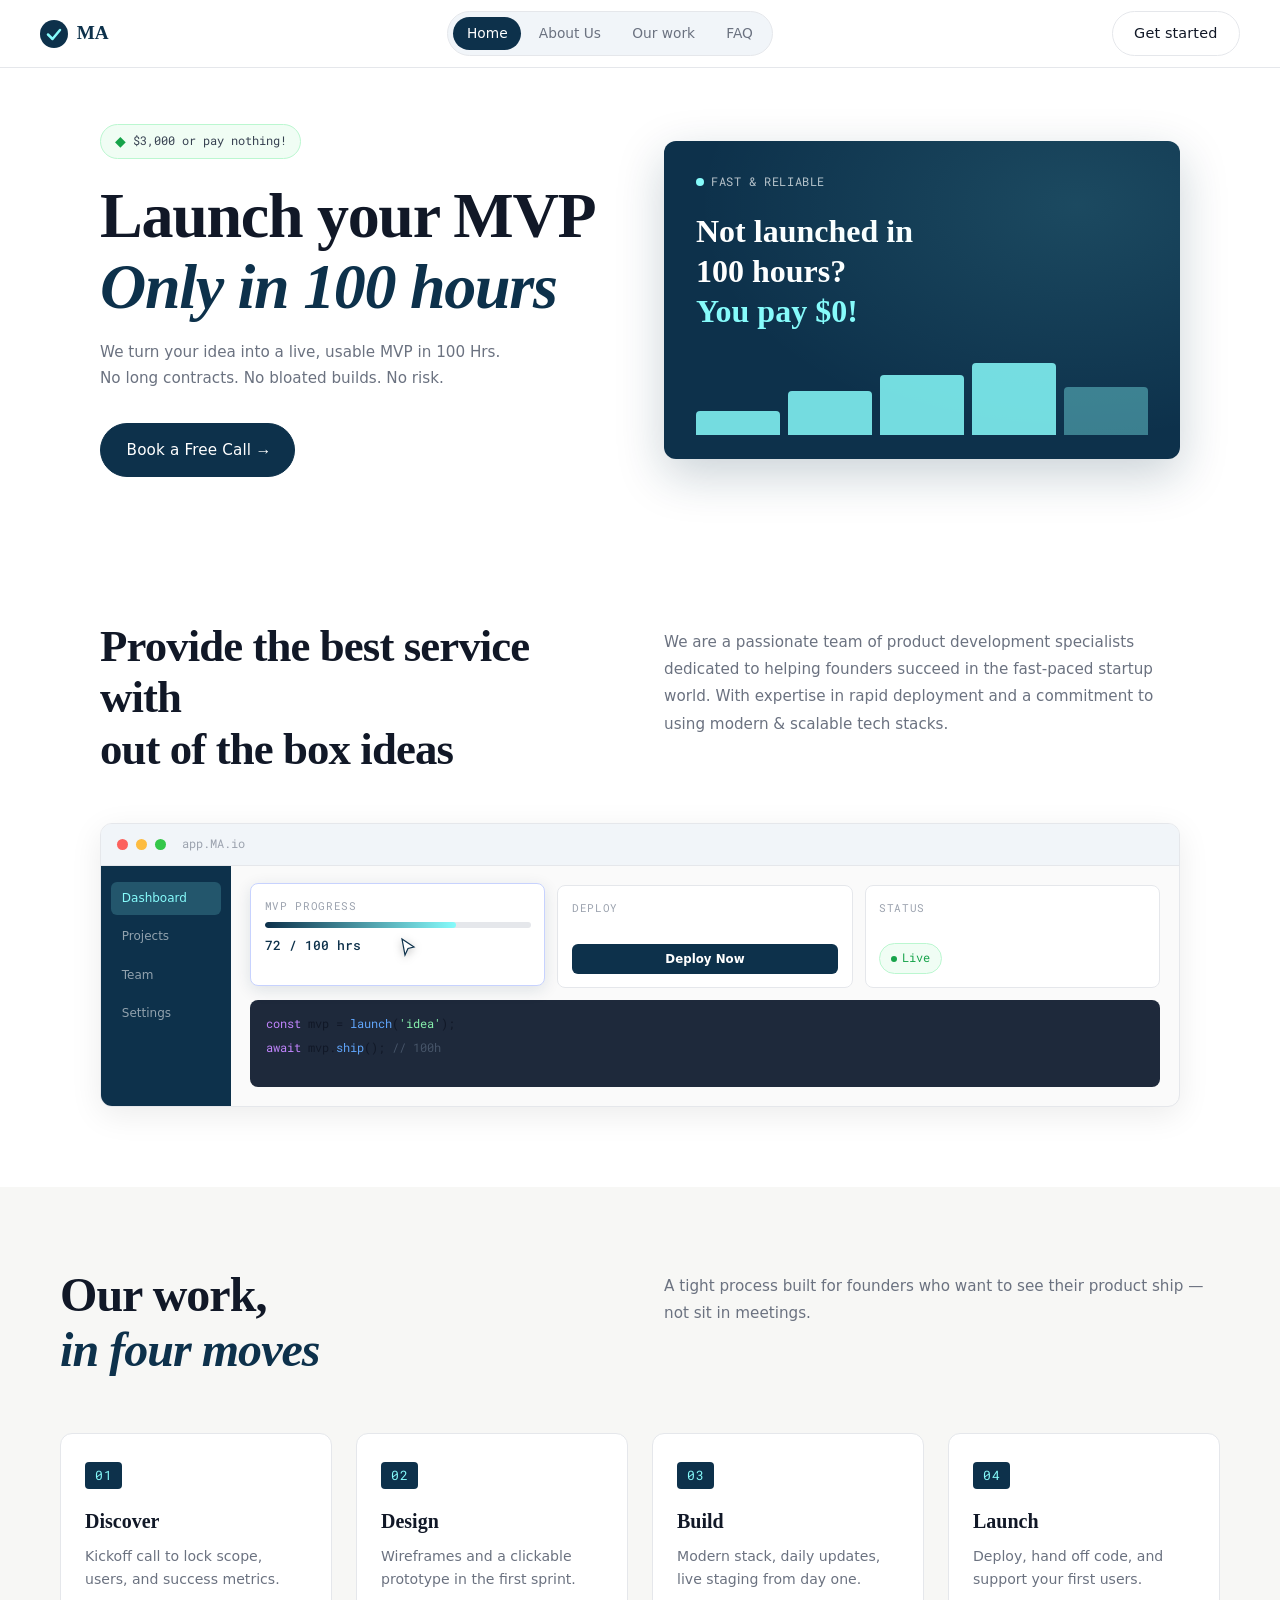
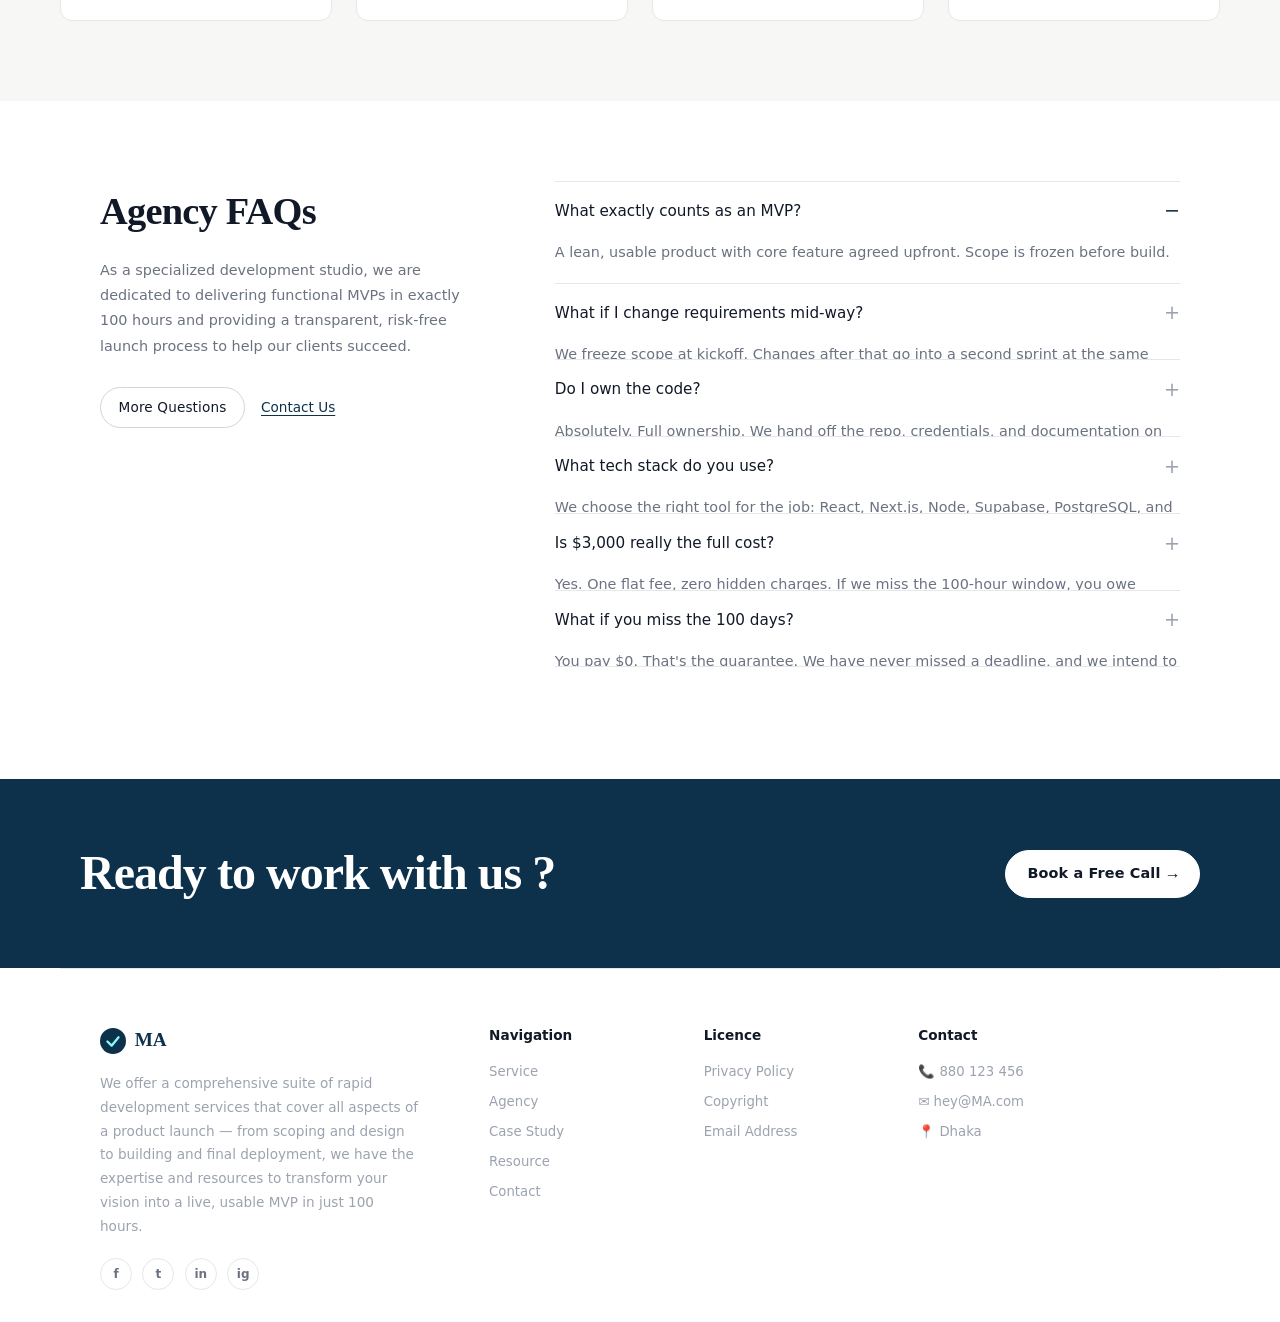
==== commit b8cd0a40: "feat: WIP ssl/tls using letsencrypt+lego" ====
--- a/site1/index.html
+++ b/site1/index.html
@@ -1,314 +1,314 @@
-<!DOCTYPE html>
-<html lang="en">
-
-<head>
-  <base href="/site1/">
-  <meta charset="UTF-8" />
-  <meta name="viewport" content="width=device-width, initial-scale=1.0" />
-  <title>MA — Launch Your MVP in 100 Hours</title>
-  <meta name="description"
-    content="We turn your idea into a live, usable MVP in 100 Hrs. No long contracts. No bloated builds. No risk." />
-  <link rel="preconnect" href="https://fonts.googleapis.com" />
-  <link rel="preconnect" href="https://fonts.gstatic.com" crossorigin />
-  <link
-    href="https://fonts.googleapis.com/css2?family=Alegreya:ital,wght@0,400;0,500;0,700;1,400&family=Inter:wght@300;400;500;600&family=Roboto+Mono:wght@400;500&display=swap"
-    rel="stylesheet" />
-  <script src="assets/index.js" defer></script>
-  <link rel="stylesheet" href="assets/index.css">
-</head>
-
-<body>
-
-  <!-- ── NAV ── -->
-  <nav class="nav" id="top">
-    <a href="#home" class="nav-logo" aria-label="MA home">
-      <svg width="28" height="28" viewBox="0 0 28 28" fill="none" xmlns="http://www.w3.org/2000/svg">
-        <circle cx="14" cy="14" r="14" fill="#0d314b" />
-        <path d="M8 14.5L12.5 19L20 10" stroke="#86fbfb" stroke-width="2.5" stroke-linecap="round"
-          stroke-linejoin="round" />
-      </svg>
-      <span class="nav-brand">MA</span>
-    </a>
-
-    <button class="nav-mobile-toggle" aria-label="Toggle menu" aria-expanded="false">
-      <span></span><span></span><span></span>
-    </button>
-
-    <div class="nav-links-wrap">
-      <div class="nav-pill">
-        <a href="#home" class="nav-link active">Home</a>
-        <a href="#about" class="nav-link">About Us</a>
-        <a href="#work" class="nav-link">Our work</a>
-        <a href="#faq" class="nav-link">FAQ</a>
-      </div>
-    </div>
-
-    <a href="https://wa.me/8801234" target="_blank" rel="noopener" class="btn btn-outline">Get started</a>
-  </nav>
-
-  <!-- ── HERO ── -->
-  <section class="hero" id="home">
-    <div class="hero-content">
-      <div class="hero-badge">
-        <span class="badge-diamond">◆</span>
-        <span>$3,000 or pay nothing!</span>
-      </div>
-      <h1 class="hero-heading">
-        Launch your MVP<br />
-        <em>Only in 100 hours</em>
-      </h1>
-      <p class="hero-sub">
-        We turn your idea into a live, usable MVP in 100 Hrs.<br />
-        No long contracts. No bloated builds. No risk.
-      </p>
-      <a href="https://wa.me/8801234" target="_blank" rel="noopener" class="btn btn-primary hero-cta">
-        Book a Free Call <span class="btn-arrow">→</span>
-      </a>
-    </div>
-
-    <div class="hero-card">
-      <div class="hero-card-tag">
-        <span class="tag-dot"></span>
-        Fast &amp; Reliable
-      </div>
-      <h2 class="hero-card-heading">
-        Not launched in<br />100 hours?<br />
-        <span class="hero-card-price">You pay $0!</span>
-      </h2>
-      <div class="hero-bars">
-        <div class="bar bar-1"></div>
-        <div class="bar bar-2"></div>
-        <div class="bar bar-3"></div>
-        <div class="bar bar-4"></div>
-        <div class="bar bar-5"></div>
-      </div>
-    </div>
-  </section>
-
-  <!-- ── ABOUT ── -->
-  <section class="about" id="about">
-    <div class="about-top">
-      <h2 class="about-heading">
-        Provide the best service with<br />
-        out of the box ideas
-      </h2>
-      <p class="about-body">
-        We are a passionate team of product development specialists
-        dedicated to helping founders succeed in the fast-paced startup
-        world. With expertise in rapid deployment and a commitment to using
-        modern &amp; scalable tech stacks.
-      </p>
-    </div>
-
-    <!-- Interactive UI animation demo instead of video -->
-    <div class="demo-shell">
-      <div class="demo-bar">
-        <span class="demo-dot demo-dot--red"></span>
-        <span class="demo-dot demo-dot--yellow"></span>
-        <span class="demo-dot demo-dot--green"></span>
-        <span class="demo-url">app.MA.io</span>
-      </div>
-      <div class="demo-body">
-        <div class="demo-sidebar">
-          <div class="demo-sidebar-item demo-sidebar-item--active">Dashboard</div>
-          <div class="demo-sidebar-item">Projects</div>
-          <div class="demo-sidebar-item">Team</div>
-          <div class="demo-sidebar-item">Settings</div>
-        </div>
-        <div class="demo-main">
-          <div class="demo-card demo-card--1">
-            <span class="demo-card-label">MVP Progress</span>
-            <div class="demo-progress-bar">
-              <div class="demo-progress-fill"></div>
-            </div>
-            <span class="demo-card-stat">72 / 100 hrs</span>
-          </div>
-          <div class="demo-card demo-card--2">
-            <span class="demo-card-label">Deploy</span>
-            <button class="demo-btn" id="demoBtnDeploy">Deploy Now</button>
-          </div>
-          <div class="demo-card demo-card--3">
-            <span class="demo-card-label">Status</span>
-            <span class="demo-status-badge">Live</span>
-          </div>
-          <div class="demo-code">
-            <span class="demo-code-line"><span class="demo-kw">const</span> mvp = <span
-                class="demo-fn">launch</span>(<span class="demo-str">'idea'</span>);</span>
-            <span class="demo-code-line"><span class="demo-kw">await</span> mvp.<span class="demo-fn">ship</span>();
-              <span class="demo-comment">// 100h</span></span>
-          </div>
-        </div>
-        <!-- animated cursor -->
-        <div class="demo-cursor" id="demoCursor">
-          <svg width="20" height="20" viewBox="0 0 20 20" fill="none">
-            <path d="M4 2L16 10L10 11.5L7 18L4 2Z" fill="white" stroke="#0d314b" stroke-width="1.2" />
-          </svg>
-        </div>
-      </div>
-    </div>
-  </section>
-
-  <!-- ── OUR WORK ── -->
-  <section class="work" id="work">
-    <div class="work-header">
-      <h2 class="work-heading">Our work,<br /><em>in four moves</em></h2>
-      <p class="work-sub">
-        A tight process built for founders who want to see their product ship —
-        not sit in meetings.
-      </p>
-    </div>
-    <div class="work-steps">
-      <div class="work-step">
-        <span class="step-num">01</span>
-        <h3 class="step-title">Discover</h3>
-        <p class="step-desc">Kickoff call to lock scope, users, and success metrics.</p>
-      </div>
-      <div class="work-step">
-        <span class="step-num">02</span>
-        <h3 class="step-title">Design</h3>
-        <p class="step-desc">Wireframes and a clickable prototype in the first sprint.</p>
-      </div>
-      <div class="work-step">
-        <span class="step-num">03</span>
-        <h3 class="step-title">Build</h3>
-        <p class="step-desc">Modern stack, daily updates, live staging from day one.</p>
-      </div>
-      <div class="work-step">
-        <span class="step-num">04</span>
-        <h3 class="step-title">Launch</h3>
-        <p class="step-desc">Deploy, hand off code, and support your first users.</p>
-      </div>
-    </div>
-  </section>
-
-  <!-- ── FAQ ── -->
-  <section class="faq" id="faq">
-    <div class="faq-left">
-      <h2 class="faq-heading">Agency FAQs</h2>
-      <p class="faq-sub">
-        As a specialized development studio, we are dedicated to delivering
-        functional MVPs in exactly 100 hours and providing a transparent,
-        risk-free launch process to help our clients succeed.
-      </p>
-      <div class="faq-actions">
-        <a href="https://wa.me/8801234" target="_blank" rel="noopener" class="btn btn-outline-dark">More Questions</a>
-        <a href="https://wa.me/8801234" target="_blank" rel="noopener" class="faq-contact-link">Contact Us</a>
-      </div>
-    </div>
-    <div class="faq-right">
-      <div class="faq-item faq-item--open">
-        <button class="faq-q" aria-expanded="true">
-          What exactly counts as an MVP?
-          <span class="faq-icon">−</span>
-        </button>
-        <div class="faq-a">
-          <p>A lean, usable product with core feature agreed upfront. Scope is frozen before build.</p>
-        </div>
-      </div>
-      <div class="faq-item">
-        <button class="faq-q" aria-expanded="false">
-          What if I change requirements mid-way?
-          <span class="faq-icon">+</span>
-        </button>
-        <div class="faq-a">
-          <p>We freeze scope at kickoff. Changes after that go into a second sprint at the same rate — no surprises, no
-            inflated quotes.</p>
-        </div>
-      </div>
-      <div class="faq-item">
-        <button class="faq-q" aria-expanded="false">
-          Do I own the code?
-          <span class="faq-icon">+</span>
-        </button>
-        <div class="faq-a">
-          <p>Absolutely. Full ownership. We hand off the repo, credentials, and documentation on launch day.</p>
-        </div>
-      </div>
-      <div class="faq-item">
-        <button class="faq-q" aria-expanded="false">
-          What tech stack do you use?
-          <span class="faq-icon">+</span>
-        </button>
-        <div class="faq-a">
-          <p>We choose the right tool for the job: React, Next.js, Node, Supabase, PostgreSQL, and modern cloud infra.
-            We don't force a stack on you.</p>
-        </div>
-      </div>
-      <div class="faq-item">
-        <button class="faq-q" aria-expanded="false">
-          Is $3,000 really the full cost?
-          <span class="faq-icon">+</span>
-        </button>
-        <div class="faq-a">
-          <p>Yes. One flat fee, zero hidden charges. If we miss the 100-hour window, you owe nothing.</p>
-        </div>
-      </div>
-      <div class="faq-item">
-        <button class="faq-q" aria-expanded="false">
-          What if you miss the 100 days?
-          <span class="faq-icon">+</span>
-        </button>
-        <div class="faq-a">
-          <p>You pay $0. That's the guarantee. We have never missed a deadline, and we intend to keep it that way.</p>
-        </div>
-      </div>
-    </div>
-  </section>
-
-  <!-- ── CTA BANNER ── -->
-  <section class="cta-banner">
-    <h2 class="cta-heading">Ready to work with us&nbsp;?</h2>
-    <a href="https://wa.me/8801234" target="_blank" rel="noopener" class="btn btn-cta">
-      Book a Free Call <span class="btn-arrow">→</span>
-    </a>
-  </section>
-
-  <!-- ── FOOTER ── -->
-  <footer class="footer">
-    <div class="footer-brand">
-      <a href="#home" class="nav-logo" style="margin-bottom:1rem;">
-        <svg width="26" height="26" viewBox="0 0 28 28" fill="none">
-          <circle cx="14" cy="14" r="14" fill="#0d314b" />
-          <path d="M8 14.5L12.5 19L20 10" stroke="#86fbfb" stroke-width="2.5" stroke-linecap="round"
-            stroke-linejoin="round" />
-        </svg>
-        <span class="nav-brand">MA</span>
-      </a>
-      <p class="footer-desc">
-        We offer a comprehensive suite of rapid development services that
-        cover all aspects of a product launch — from scoping and design to
-        building and final deployment, we have the expertise and resources
-        to transform your vision into a live, usable MVP in just 100 hours.
-      </p>
-      <div class="footer-social">
-        <a href="#" aria-label="Facebook" class="social-link">f</a>
-        <a href="#" aria-label="Twitter" class="social-link">t</a>
-        <a href="#" aria-label="LinkedIn" class="social-link">in</a>
-        <a href="#" aria-label="Instagram" class="social-link">ig</a>
-      </div>
-    </div>
-    <div class="footer-col">
-      <h4 class="footer-col-title">Navigation</h4>
-      <a href="#home" class="footer-link">Service</a>
-      <a href="#about" class="footer-link">Agency</a>
-      <a href="#work" class="footer-link">Case Study</a>
-      <a href="#work" class="footer-link">Resource</a>
-      <a href="https://wa.me/8801234" class="footer-link">Contact</a>
-    </div>
-    <div class="footer-col">
-      <h4 class="footer-col-title">Licence</h4>
-      <a href="#" class="footer-link">Privacy Policy</a>
-      <a href="#" class="footer-link">Copyright</a>
-      <a href="#" class="footer-link">Email Address</a>
-    </div>
-    <div class="footer-col">
-      <h4 class="footer-col-title">Contact</h4>
-      <a href="tel:+4065550120" class="footer-link">📞 880 123 456</a>
-      <a href="mailto:hey@MA.com" class="footer-link">✉️ hey@MA.com</a>
-      <span class="footer-link">📍 Dhaka</span>
-    </div>
-  </footer>
-
-</body>
-
+<!DOCTYPE html>
+<html lang="en">
+
+<head>
+  <base href="/site1/">
+  <meta charset="UTF-8" />
+  <meta name="viewport" content="width=device-width, initial-scale=1.0" />
+  <title>MA — Launch Your MVP in 100 Hours</title>
+  <meta name="description"
+    content="We turn your idea into a live, usable MVP in 100 Hrs. No long contracts. No bloated builds. No risk." />
+  <link rel="preconnect" href="https://fonts.googleapis.com" />
+  <link rel="preconnect" href="https://fonts.gstatic.com" crossorigin />
+  <link
+    href="https://fonts.googleapis.com/css2?family=Alegreya:ital,wght@0,400;0,500;0,700;1,400&family=Inter:wght@300;400;500;600&family=Roboto+Mono:wght@400;500&display=swap"
+    rel="stylesheet" />
+  <script src="assets/index.js" defer></script>
+  <link rel="stylesheet" href="assets/index.css">
+</head>
+
+<body>
+
+  <!-- ── NAV ── -->
+  <nav class="nav" id="top">
+    <a href="#home" class="nav-logo" aria-label="MA home">
+      <svg width="28" height="28" viewBox="0 0 28 28" fill="none" xmlns="http://www.w3.org/2000/svg">
+        <circle cx="14" cy="14" r="14" fill="#0d314b" />
+        <path d="M8 14.5L12.5 19L20 10" stroke="#86fbfb" stroke-width="2.5" stroke-linecap="round"
+          stroke-linejoin="round" />
+      </svg>
+      <span class="nav-brand">MA</span>
+    </a>
+
+    <button class="nav-mobile-toggle" aria-label="Toggle menu" aria-expanded="false">
+      <span></span><span></span><span></span>
+    </button>
+
+    <div class="nav-links-wrap">
+      <div class="nav-pill">
+        <a href="#home" class="nav-link active">Home</a>
+        <a href="#about" class="nav-link">About Us</a>
+        <a href="#work" class="nav-link">Our work</a>
+        <a href="#faq" class="nav-link">FAQ</a>
+      </div>
+    </div>
+
+    <a href="https://wa.me/8801234" target="_blank" rel="noopener" class="btn btn-outline">Get started</a>
+  </nav>
+
+  <!-- ── HERO ── -->
+  <section class="hero" id="home">
+    <div class="hero-content">
+      <div class="hero-badge">
+        <span class="badge-diamond">◆</span>
+        <span>$3,000 or pay nothing!</span>
+      </div>
+      <h1 class="hero-heading">
+        Launch your MVP<br />
+        <em>Only in 100 hours</em>
+      </h1>
+      <p class="hero-sub">
+        We turn your idea into a live, usable MVP in 100 Hrs.<br />
+        No long contracts. No bloated builds. No risk.
+      </p>
+      <a href="https://wa.me/8801234" target="_blank" rel="noopener" class="btn btn-primary hero-cta">
+        Book a Free Call <span class="btn-arrow">→</span>
+      </a>
+    </div>
+
+    <div class="hero-card">
+      <div class="hero-card-tag">
+        <span class="tag-dot"></span>
+        Fast &amp; Reliable
+      </div>
+      <h2 class="hero-card-heading">
+        Not launched in<br />100 hours?<br />
+        <span class="hero-card-price">You pay $0!</span>
+      </h2>
+      <div class="hero-bars">
+        <div class="bar bar-1"></div>
+        <div class="bar bar-2"></div>
+        <div class="bar bar-3"></div>
+        <div class="bar bar-4"></div>
+        <div class="bar bar-5"></div>
+      </div>
+    </div>
+  </section>
+
+  <!-- ── ABOUT ── -->
+  <section class="about" id="about">
+    <div class="about-top">
+      <h2 class="about-heading">
+        Provide the best service with<br />
+        out of the box ideas
+      </h2>
+      <p class="about-body">
+        We are a passionate team of product development specialists
+        dedicated to helping founders succeed in the fast-paced startup
+        world. With expertise in rapid deployment and a commitment to using
+        modern &amp; scalable tech stacks.
+      </p>
+    </div>
+
+    <!-- Interactive UI animation demo instead of video -->
+    <div class="demo-shell">
+      <div class="demo-bar">
+        <span class="demo-dot demo-dot--red"></span>
+        <span class="demo-dot demo-dot--yellow"></span>
+        <span class="demo-dot demo-dot--green"></span>
+        <span class="demo-url">app.MA.io</span>
+      </div>
+      <div class="demo-body">
+        <div class="demo-sidebar">
+          <div class="demo-sidebar-item demo-sidebar-item--active">Dashboard</div>
+          <div class="demo-sidebar-item">Projects</div>
+          <div class="demo-sidebar-item">Team</div>
+          <div class="demo-sidebar-item">Settings</div>
+        </div>
+        <div class="demo-main">
+          <div class="demo-card demo-card--1">
+            <span class="demo-card-label">MVP Progress</span>
+            <div class="demo-progress-bar">
+              <div class="demo-progress-fill"></div>
+            </div>
+            <span class="demo-card-stat">72 / 100 hrs</span>
+          </div>
+          <div class="demo-card demo-card--2">
+            <span class="demo-card-label">Deploy</span>
+            <button class="demo-btn" id="demoBtnDeploy">Deploy Now</button>
+          </div>
+          <div class="demo-card demo-card--3">
+            <span class="demo-card-label">Status</span>
+            <span class="demo-status-badge">Live</span>
+          </div>
+          <div class="demo-code">
+            <span class="demo-code-line"><span class="demo-kw">const</span> mvp = <span
+                class="demo-fn">launch</span>(<span class="demo-str">'idea'</span>);</span>
+            <span class="demo-code-line"><span class="demo-kw">await</span> mvp.<span class="demo-fn">ship</span>();
+              <span class="demo-comment">// 100h</span></span>
+          </div>
+        </div>
+        <!-- animated cursor -->
+        <div class="demo-cursor" id="demoCursor">
+          <svg width="20" height="20" viewBox="0 0 20 20" fill="none">
+            <path d="M4 2L16 10L10 11.5L7 18L4 2Z" fill="white" stroke="#0d314b" stroke-width="1.2" />
+          </svg>
+        </div>
+      </div>
+    </div>
+  </section>
+
+  <!-- ── OUR WORK ── -->
+  <section class="work" id="work">
+    <div class="work-header">
+      <h2 class="work-heading">Our work,<br /><em>in four moves</em></h2>
+      <p class="work-sub">
+        A tight process built for founders who want to see their product ship —
+        not sit in meetings.
+      </p>
+    </div>
+    <div class="work-steps">
+      <div class="work-step">
+        <span class="step-num">01</span>
+        <h3 class="step-title">Discover</h3>
+        <p class="step-desc">Kickoff call to lock scope, users, and success metrics.</p>
+      </div>
+      <div class="work-step">
+        <span class="step-num">02</span>
+        <h3 class="step-title">Design</h3>
+        <p class="step-desc">Wireframes and a clickable prototype in the first sprint.</p>
+      </div>
+      <div class="work-step">
+        <span class="step-num">03</span>
+        <h3 class="step-title">Build</h3>
+        <p class="step-desc">Modern stack, daily updates, live staging from day one.</p>
+      </div>
+      <div class="work-step">
+        <span class="step-num">04</span>
+        <h3 class="step-title">Launch</h3>
+        <p class="step-desc">Deploy, hand off code, and support your first users.</p>
+      </div>
+    </div>
+  </section>
+
+  <!-- ── FAQ ── -->
+  <section class="faq" id="faq">
+    <div class="faq-left">
+      <h2 class="faq-heading">Agency FAQs</h2>
+      <p class="faq-sub">
+        As a specialized development studio, we are dedicated to delivering
+        functional MVPs in exactly 100 hours and providing a transparent,
+        risk-free launch process to help our clients succeed.
+      </p>
+      <div class="faq-actions">
+        <a href="https://wa.me/8801234" target="_blank" rel="noopener" class="btn btn-outline-dark">More Questions</a>
+        <a href="https://wa.me/8801234" target="_blank" rel="noopener" class="faq-contact-link">Contact Us</a>
+      </div>
+    </div>
+    <div class="faq-right">
+      <div class="faq-item faq-item--open">
+        <button class="faq-q" aria-expanded="true">
+          What exactly counts as an MVP?
+          <span class="faq-icon">−</span>
+        </button>
+        <div class="faq-a">
+          <p>A lean, usable product with core feature agreed upfront. Scope is frozen before build.</p>
+        </div>
+      </div>
+      <div class="faq-item">
+        <button class="faq-q" aria-expanded="false">
+          What if I change requirements mid-way?
+          <span class="faq-icon">+</span>
+        </button>
+        <div class="faq-a">
+          <p>We freeze scope at kickoff. Changes after that go into a second sprint at the same rate — no surprises, no
+            inflated quotes.</p>
+        </div>
+      </div>
+      <div class="faq-item">
+        <button class="faq-q" aria-expanded="false">
+          Do I own the code?
+          <span class="faq-icon">+</span>
+        </button>
+        <div class="faq-a">
+          <p>Absolutely. Full ownership. We hand off the repo, credentials, and documentation on launch day.</p>
+        </div>
+      </div>
+      <div class="faq-item">
+        <button class="faq-q" aria-expanded="false">
+          What tech stack do you use?
+          <span class="faq-icon">+</span>
+        </button>
+        <div class="faq-a">
+          <p>We choose the right tool for the job: React, Next.js, Node, Supabase, PostgreSQL, and modern cloud infra.
+            We don't force a stack on you.</p>
+        </div>
+      </div>
+      <div class="faq-item">
+        <button class="faq-q" aria-expanded="false">
+          Is $3,000 really the full cost?
+          <span class="faq-icon">+</span>
+        </button>
+        <div class="faq-a">
+          <p>Yes. One flat fee, zero hidden charges. If we miss the 100-hour window, you owe nothing.</p>
+        </div>
+      </div>
+      <div class="faq-item">
+        <button class="faq-q" aria-expanded="false">
+          What if you miss the 100 days?
+          <span class="faq-icon">+</span>
+        </button>
+        <div class="faq-a">
+          <p>You pay $0. That's the guarantee. We have never missed a deadline, and we intend to keep it that way.</p>
+        </div>
+      </div>
+    </div>
+  </section>
+
+  <!-- ── CTA BANNER ── -->
+  <section class="cta-banner">
+    <h2 class="cta-heading">Ready to work with us&nbsp;?</h2>
+    <a href="https://wa.me/8801234" target="_blank" rel="noopener" class="btn btn-cta">
+      Book a Free Call <span class="btn-arrow">→</span>
+    </a>
+  </section>
+
+  <!-- ── FOOTER ── -->
+  <footer class="footer">
+    <div class="footer-brand">
+      <a href="#home" class="nav-logo" style="margin-bottom:1rem;">
+        <svg width="26" height="26" viewBox="0 0 28 28" fill="none">
+          <circle cx="14" cy="14" r="14" fill="#0d314b" />
+          <path d="M8 14.5L12.5 19L20 10" stroke="#86fbfb" stroke-width="2.5" stroke-linecap="round"
+            stroke-linejoin="round" />
+        </svg>
+        <span class="nav-brand">MA</span>
+      </a>
+      <p class="footer-desc">
+        We offer a comprehensive suite of rapid development services that
+        cover all aspects of a product launch — from scoping and design to
+        building and final deployment, we have the expertise and resources
+        to transform your vision into a live, usable MVP in just 100 hours.
+      </p>
+      <div class="footer-social">
+        <a href="#" aria-label="Facebook" class="social-link">f</a>
+        <a href="#" aria-label="Twitter" class="social-link">t</a>
+        <a href="#" aria-label="LinkedIn" class="social-link">in</a>
+        <a href="#" aria-label="Instagram" class="social-link">ig</a>
+      </div>
+    </div>
+    <div class="footer-col">
+      <h4 class="footer-col-title">Navigation</h4>
+      <a href="#home" class="footer-link">Service</a>
+      <a href="#about" class="footer-link">Agency</a>
+      <a href="#work" class="footer-link">Case Study</a>
+      <a href="#work" class="footer-link">Resource</a>
+      <a href="https://wa.me/8801234" class="footer-link">Contact</a>
+    </div>
+    <div class="footer-col">
+      <h4 class="footer-col-title">Licence</h4>
+      <a href="#" class="footer-link">Privacy Policy</a>
+      <a href="#" class="footer-link">Copyright</a>
+      <a href="#" class="footer-link">Email Address</a>
+    </div>
+    <div class="footer-col">
+      <h4 class="footer-col-title">Contact</h4>
+      <a href="tel:+4065550120" class="footer-link">📞 880 123 456</a>
+      <a href="mailto:hey@MA.com" class="footer-link">✉️ hey@MA.com</a>
+      <span class="footer-link">📍 Dhaka</span>
+    </div>
+  </footer>
+
+</body>
+
 </html>
